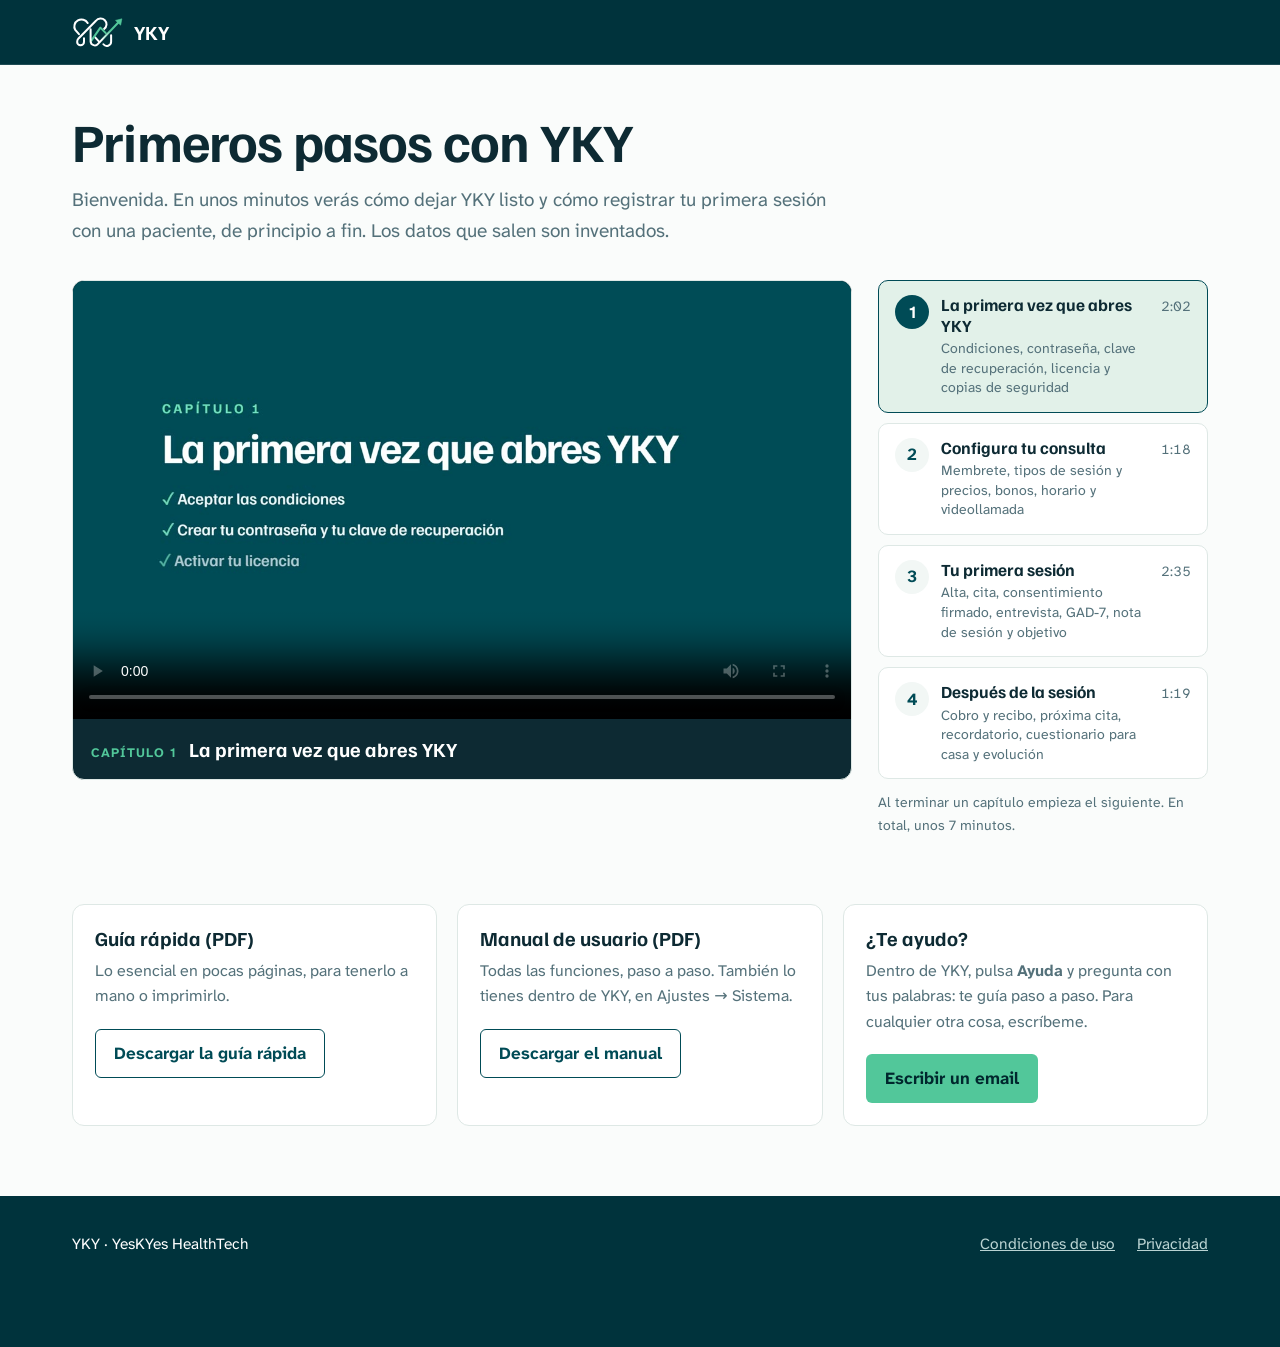
==== empezar/index.html @ 6e35e346 "Primeros pasos: videoguía en 4 capítulos, guía rápida y manual (sin enlazar, noindex) Co-Authored-By" ====
<!doctype html><html lang="es"><head><meta charset="utf-8"><meta name="viewport" content="width=device-width,initial-scale=1"><title>Primeros pasos con YKY</title><meta name="robots" content="noindex,nofollow"><link rel="icon" href="../img/icono.svg"><link rel="stylesheet" href="../estilo.css">
<style>
  .empezar { padding-top: 46px; padding-bottom: 70px; }
  .empezar .intro { max-width: 760px; color: var(--gris); font-size: 19px; margin: 14px 0 34px; }
  .reproductor { display: grid; grid-template-columns: minmax(0, 1fr) 330px; gap: 26px; align-items: start; }
  .pantalla { background: var(--tinta); border-radius: 12px; overflow: hidden; border: 1px solid var(--linea); }
  .pantalla video { display: block; width: 100%; aspect-ratio: 16 / 9; background: var(--tinta); }
  .pantalla .ahora { padding: 14px 18px; color: #fff; display: flex; gap: 12px; align-items: baseline; flex-wrap: wrap; }
  .pantalla .ahora small { color: var(--menta); font-weight: 700; letter-spacing: .08em; text-transform: uppercase; font-size: 13px; }
  .pantalla .ahora strong { font-family: Familjen, 'Segoe UI', sans-serif; font-size: 20px; }
  .capitulos { list-style: none; margin: 0; padding: 0; display: grid; gap: 10px; }
  .capitulos button { width: 100%; text-align: left; display: grid; grid-template-columns: 34px 1fr auto; gap: 12px; align-items: start; padding: 14px 16px; border: 1px solid var(--linea); border-radius: 10px; background: #fff; cursor: pointer; }
  .capitulos button:hover { border-color: var(--teal); }
  .capitulos button[aria-current=true] { border-color: var(--teal); background: var(--salvia); }
  .capitulos .num { width: 34px; height: 34px; border-radius: 50%; display: grid; place-items: center; background: var(--claro); font-weight: 700; color: var(--teal); }
  .capitulos button[aria-current=true] .num { background: var(--teal); color: #fff; }
  .capitulos strong { display: block; font-family: Familjen, 'Segoe UI', sans-serif; font-size: 17px; line-height: 1.2; }
  .capitulos span.que { display: block; color: var(--gris); font-size: 14px; line-height: 1.4; margin-top: 3px; }
  .capitulos .dur { color: var(--gris); font-size: 14px; font-variant-numeric: tabular-nums; }
  .seguido { margin-top: 12px; font-size: 14px; color: var(--gris); }
  .bloques { display: grid; grid-template-columns: repeat(3, 1fr); gap: 20px; margin-top: 54px; }
  .bloque { background: #fff; border: 1px solid var(--linea); border-radius: 12px; padding: 22px; }
  .bloque h3 { margin-bottom: 8px; }
  .bloque p { color: var(--gris); font-size: 16px; }
  .bloque .boton { margin-top: 4px; }
  .linea-boton { border-color: var(--teal); color: var(--teal); }
  .linea-boton:hover { background: var(--teal); color: #fff; }
  @media (max-width: 900px) { .reproductor, .bloques { grid-template-columns: 1fr; } }
</style></head><body>
<header class="barra"><div class="ancho"><a class="marca" href="../index.html"><img src="../img/marca-clara.svg" alt="" width="52" height="31"><span>YKY</span></a></div></header>
<main class="ancho empezar">
  <h1>Primeros pasos con YKY</h1>
  <p class="intro">Bienvenida. En unos minutos verás cómo dejar YKY listo y cómo registrar tu primera sesión con una paciente, de principio a fin. Los datos que salen son inventados.</p>

  <div class="reproductor">
    <div class="pantalla">
      <video id="video" controls preload="metadata" playsinline poster="video/capitulo-1.jpg">
        <source src="video/capitulo-1.mp4" type="video/mp4">
      </video>
      <div class="ahora"><small id="ahora-num">Capítulo 1</small><strong id="ahora-titulo">La primera vez que abres YKY</strong></div>
    </div>
    <div>
      <ol class="capitulos" id="capitulos">
        <li><button type="button" data-n="1" aria-current="true"><span class="num">1</span><span><strong>La primera vez que abres YKY</strong><span class="que">Condiciones, contraseña, clave de recuperación, licencia y copias de seguridad</span></span><span class="dur">2:02</span></button></li>
        <li><button type="button" data-n="2"><span class="num">2</span><span><strong>Configura tu consulta</strong><span class="que">Membrete, tipos de sesión y precios, bonos, horario y videollamada</span></span><span class="dur">1:18</span></button></li>
        <li><button type="button" data-n="3"><span class="num">3</span><span><strong>Tu primera sesión</strong><span class="que">Alta, cita, consentimiento firmado, entrevista, GAD-7, nota de sesión y objetivo</span></span><span class="dur">2:35</span></button></li>
        <li><button type="button" data-n="4"><span class="num">4</span><span><strong>Después de la sesión</strong><span class="que">Cobro y recibo, próxima cita, recordatorio, cuestionario para casa y evolución</span></span><span class="dur">1:19</span></button></li>
      </ol>
      <p class="seguido">Al terminar un capítulo empieza el siguiente. En total, unos 7 minutos.</p>
    </div>
  </div>

  <div class="bloques">
    <section class="bloque">
      <h3>Guía rápida (PDF)</h3>
      <p>Lo esencial en pocas páginas, para tenerlo a mano o imprimirlo.</p>
      <a class="boton linea-boton" href="YKY-guia-rapida.pdf" download>Descargar la guía rápida</a>
    </section>
    <section class="bloque">
      <h3>Manual de usuario (PDF)</h3>
      <p>Todas las funciones, paso a paso. También lo tienes dentro de YKY, en Ajustes → Sistema.</p>
      <a class="boton linea-boton" href="YKY-manual-de-usuario.pdf" download>Descargar el manual</a>
    </section>
    <section class="bloque">
      <h3>¿Te ayudo?</h3>
      <p>Dentro de YKY, pulsa <strong>Ayuda</strong> y pregunta con tus palabras: te guía paso a paso. Para cualquier otra cosa, escríbeme.</p>
      <a class="boton menta" href="mailto:rociogomeznutricion@gmail.com">Escribir un email</a>
    </section>
  </div>
</main>
<footer><div class="ancho"><span>YKY · YesKYes HealthTech</span><nav><a href="../condiciones.html">Condiciones de uso</a><a href="../privacidad.html">Privacidad</a></nav></div></footer>
<script>
(() => {
  const video = document.getElementById('video');
  const botones = [...document.querySelectorAll('#capitulos button')];
  const titulo = document.getElementById('ahora-titulo');
  const num = document.getElementById('ahora-num');
  let actual = 1;
  function poner(n, reproducir) {
    actual = n;
    video.poster = 'video/capitulo-' + n + '.jpg';
    video.src = 'video/capitulo-' + n + '.mp4';
    botones.forEach((b) => b.setAttribute('aria-current', b.dataset.n === String(n) ? 'true' : 'false'));
    const b = botones[n - 1];
    titulo.textContent = b.querySelector('strong').textContent;
    num.textContent = 'Capítulo ' + n;
    if (reproducir) video.play().catch(() => {});
  }
  botones.forEach((b) => b.addEventListener('click', () => poner(Number(b.dataset.n), true)));
  video.addEventListener('ended', () => { if (actual < botones.length) poner(actual + 1, true); });
})();
</script>
</body></html>
---- estilo.css ----
/* Web de YKY. Sin dependencias ni peticiones externas. La página va de la noche (22:47) al día. */
@font-face { font-family: Familjen; src: url(fonts/familjen.woff2) format('woff2'); font-weight: 400 700; font-display: swap; }
@font-face { font-family: Atkinson; src: url(fonts/atkinson.woff2) format('woff2'); font-weight: 200 800; font-display: swap; }
:root { --noche: #00333c; --teal: #004b56; --menta: #52c79a; --tinta: #0d2a33; --papel: #fafcfb; --claro: #f2f7f5; --linea: #dee8e5; --salvia: #e2f1e9; --gris: #54717a; --niebla: #b9d3d2; }
* { box-sizing: border-box; }
html { scroll-behavior: smooth; scroll-padding-top: 76px; }
body { margin: 0; background: var(--papel); color: var(--tinta); font: 400 17px/1.6 Atkinson, 'Segoe UI', system-ui, sans-serif; -webkit-font-smoothing: antialiased; }
h1, h2, h3 { font-family: Familjen, 'Segoe UI', sans-serif; font-weight: 700; line-height: 1.12; letter-spacing: -.015em; text-wrap: balance; margin: 0; }
h1 { font-size: clamp(33px, 4.3vw, 54px); }
h2 { font-size: clamp(27px, 3.2vw, 40px); }
h3 { font-size: 20px; letter-spacing: 0; }
p { margin: 0 0 1em; }
a { color: inherit; }
img { display: block; max-width: 100%; height: auto; }
button, input, select { font: inherit; color: inherit; }
:focus-visible { outline: 3px solid var(--menta); outline-offset: 3px; border-radius: 4px; }
[hidden] { display: none !important; }
.ancho { max-width: 1180px; margin: 0 auto; padding: 0 max(22px, env(safe-area-inset-left)); }
.estrecho { max-width: 760px; }
.salta { position: absolute; left: -999px; } .salta:focus { left: 12px; top: 12px; z-index: 99; background: #fff; padding: 10px; }
section { padding: clamp(68px, 9vw, 116px) 0; }
.nota { font-size: 15px; line-height: 1.5; }

.boton { display: inline-block; border: 1.5px solid transparent; border-radius: 6px; padding: 10px 18px; font-weight: 700; text-decoration: none; cursor: pointer; background: none; transition: background .18s, border-color .18s, color .18s; }
.boton.grande { padding: 14px 24px; }
.menta { background: var(--menta); color: #00272d; } .menta:hover { background: #74d6b1; }
.oscuro { background: var(--teal); color: #fff; } .oscuro:hover { background: var(--noche); } .oscuro:disabled { background: #a9bfc0; cursor: default; }
.boton.linea { border-color: rgba(255, 255, 255, .45); color: #fff; } .boton.linea:hover { border-color: #fff; background: rgba(255, 255, 255, .08); }

.barra { position: sticky; top: 0; z-index: 30; background: var(--noche); color: #fff; border-bottom: 1px solid rgba(255, 255, 255, .12); }
.barra .ancho { display: flex; align-items: center; gap: 26px; min-height: 64px; }
.marca { display: flex; align-items: center; gap: 10px; text-decoration: none; font: 700 20px Familjen, sans-serif; }
.barra nav { display: flex; gap: 22px; margin-left: auto; } .barra nav a { text-decoration: none; font-size: 16px; color: var(--niebla); } .barra nav a:hover { color: #fff; }
.barra .boton { padding: 8px 16px; font-size: 16px; }
.esp { display: flex; border: 1px solid rgba(255, 255, 255, .28); border-radius: 6px; padding: 2px; }
.esp button { border: 0; background: none; color: var(--niebla); padding: 5px 13px; border-radius: 4px; cursor: pointer; font-size: 15px; }
.esp button[aria-pressed=true] { background: #fff; color: var(--noche); font-weight: 700; }

/* Noche */
.noche { background: var(--noche); color: #fff; }
.noche h1, .noche h2, .sello h2 { color: #fff; }
.inicio { display: grid; grid-template-columns: minmax(0, 1fr) minmax(0, 1.12fr); gap: 56px; align-items: center; min-height: min(640px, calc(100vh - 220px)); }
#inicio { padding: 52px 0 64px; }
.hora { display: flex; align-items: baseline; gap: 14px; color: var(--niebla); margin-bottom: 22px; }
.hora time { font: 700 34px Familjen, sans-serif; color: var(--menta); font-variant-numeric: tabular-nums; }
.entrada { font-size: 20px; color: #dcebea; max-width: 34em; margin: 22px 0 28px; }
.acciones { display: flex; flex-wrap: wrap; gap: 12px; } .inicio .nota { color: var(--niebla); margin: 16px 0 0; }
.mesa-noche { position: relative; aspect-ratio: 1.14; }
.papel { position: absolute; width: 44%; padding: 13px 15px; border-radius: 5px; background: #fff; color: #31505a; font-size: 14.5px; line-height: 1.4; border: 1px solid rgba(0, 0, 0, .06); transition: transform .9s cubic-bezier(.6, 0, .2, 1), opacity .5s .35s; }
.papel b { display: block; color: var(--tinta); font-size: 14.5px; overflow-wrap: anywhere; } .papel i { color: #a33; font-style: normal; }
.p1 { left: 2%; top: 3%; transform: rotate(-4deg); } .p2 { right: 3%; top: 0; transform: rotate(3deg); background: #dff3e4; }
.p3 { left: 25%; top: 29%; transform: rotate(2deg); background: #dfeaf6; z-index: 2; } .p4 { right: 0; top: 43%; transform: rotate(-3deg); }
.p5 { left: 0; top: 58%; width: 34%; transform: rotate(-7deg); background: #fff3c4; } .p6 { left: 36%; top: 73%; transform: rotate(4deg); z-index: 2; }
.ventana { position: absolute; inset: auto -7% auto -2%; top: 50%; margin: 0; transform: translateY(-44%) scale(.94); opacity: 0; border-radius: 8px; overflow: hidden; border: 1px solid rgba(255, 255, 255, .22); transition: transform .8s .35s cubic-bezier(.2, .7, .2, 1), opacity .6s .35s; pointer-events: none; background: #fff; }
.ventana img { width: 100%; }
.ordenado .papel { transform: translate(var(--dx, 0), var(--dy, 0)) scale(.25) rotate(0); opacity: 0; }
.ordenado .p1 { --dx: 60%; --dy: 200%; } .ordenado .p2 { --dx: -60%; --dy: 200%; } .ordenado .p4 { --dx: -70%; } .ordenado .p5 { --dx: 90%; --dy: -40%; } .ordenado .p6 { --dy: -140%; }
.ordenado .ventana { opacity: 1; transform: translateY(-50%); }

.dos { padding-top: 20px; }
.hilo { list-style: none; margin: 46px 0 0; padding: 0; position: relative; }
.hilo::before { content: ''; position: absolute; left: 116px; top: 12px; bottom: 12px; width: 2px; background: var(--menta); opacity: .55; }
.hilo li { display: grid; grid-template-columns: 96px minmax(0, 1.15fr) minmax(0, 1fr); gap: 0 44px; padding: 0 0 46px; position: relative; align-items: start; }
.hilo li:last-child { padding-bottom: 0; }
.hilo li::before { content: ''; position: absolute; left: 110px; top: 11px; width: 14px; height: 14px; border-radius: 50%; background: var(--noche); border: 3px solid var(--menta); }
.hilo time { font: 500 17px/1.5 Atkinson, sans-serif; color: var(--niebla); text-align: right; }
.hilo .dolor { font: 500 clamp(21px, 2.1vw, 27px)/1.28 Familjen, sans-serif; text-wrap: balance; padding-left: 10px; margin: 0; }
.hilo .alivio { margin: 4px 0 0; color: #cfe4e2; } .hilo .alivio b { color: var(--menta); }

/* Día */
.dia { background: var(--papel); } .borde { border-top: 1px solid var(--linea); }
.cab { display: grid; grid-template-columns: minmax(0, 1.25fr) minmax(0, 1fr); gap: 20px 56px; align-items: end; margin-bottom: 44px; } .cab p { margin: 0; color: #35545d; }
.rotulo { font-weight: 700; font-size: 15px; margin: 0 0 10px; color: var(--gris); }
.taller { display: grid; grid-template-columns: minmax(0, 1.15fr) 310px minmax(0, 1fr); gap: 34px; align-items: start; }
.campo { display: grid; grid-template-columns: minmax(0, 1fr) auto; gap: 0 8px; align-items: center; border: 1px solid var(--linea); background: #fff; border-radius: 6px; padding: 9px 10px 9px 14px; margin-bottom: 8px; }
.campo span { font-size: 14px; line-height: 1.3; color: var(--gris); grid-column: 1; } .campo input { grid-column: 1; min-width: 0; width: 100%; border: 0; background: none; font-weight: 700; padding: 5px 2px; border-bottom: 1px dashed #b9cdca; border-radius: 0; } .campo input:focus { outline: 0; border-bottom: 2px solid var(--teal); }
.campo button { grid-column: 2; grid-row: 1 / 3; border: 0; background: none; cursor: pointer; color: var(--gris); padding: 8px; line-height: 1; border-radius: 4px; } .campo button:hover { background: var(--salvia); color: var(--teal); }
.anadir { display: flex; flex-wrap: wrap; gap: 6px; align-items: center; margin-top: 12px; font-size: 15px; } .anadir button { border: 1px solid #bccbc8; background: #fff; border-radius: 5px; padding: 6px 12px; cursor: pointer; } .anadir button:hover { border-color: var(--teal); background: var(--salvia); }
.movil { border: 9px solid var(--tinta); border-radius: 30px; background: #fff; overflow: hidden; } .movil-in { height: 520px; overflow: auto; }
.movil-cab { background: var(--teal); color: #fff; margin: 0; padding: 18px 18px 14px; font-weight: 700; } .movil form { padding: 16px 18px; }
.movil .preg { margin: 0 0 18px; } .movil .preg > b { display: block; font-size: 15.5px; line-height: 1.35; margin-bottom: 8px; overflow-wrap: anywhere; } .movil input[type=text] { width: 100%; border: 1px solid #bccbc8; border-radius: 6px; padding: 9px 10px; }
.esc { display: grid; grid-template-columns: repeat(5, 1fr); gap: 6px; } .esc.dosc { grid-template-columns: 1fr 1fr; } .esc.una { grid-template-columns: 1fr; }
.esc button { border: 1px solid #bccbc8; background: #fff; border-radius: 6px; padding: 9px 4px; cursor: pointer; font-size: 15px; } .esc button[aria-pressed=true] { background: var(--teal); border-color: var(--teal); color: #fff; font-weight: 700; }
.movil .boton { width: 100%; }
.codigo pre { margin: 0 0 22px; background: var(--noche); color: #8fd9bb; border-radius: 6px; padding: 14px 16px; font: 13px/1.5 Consolas, ui-monospace, monospace; white-space: pre-wrap; overflow-wrap: anywhere; min-height: 124px; max-height: 168px; overflow: hidden; }
.abierto { border: 1px solid var(--linea); background: #fff; border-radius: 6px; padding: 14px 16px; min-height: 76px; margin-bottom: 16px; } .abierto dl { margin: 0; } .abierto dt { font-size: 14.5px; color: var(--gris); overflow-wrap: anywhere; } .abierto dd { margin: 0 0 8px; font-weight: 700; overflow-wrap: anywhere; }
.dia .nota { color: var(--gris); }
.hechos { list-style: none; padding: 0; margin: 44px 0 0; display: grid; grid-template-columns: repeat(4, minmax(0, 1fr)); gap: 22px 34px; } .hechos li { border-top: 2px solid var(--menta); padding-top: 12px; font-size: 16px; line-height: 1.45; } .hechos.una { grid-template-columns: 1fr 1fr; margin-top: 26px; }

.mesa { display: grid; grid-template-columns: minmax(0, 1.5fr) minmax(0, 1fr); gap: 0; border: 1px solid var(--linea); border-radius: 8px; background: #fff; overflow: hidden; }
.mesa-izq { padding: 28px 30px; } .mesa-der { padding: 28px 30px; background: var(--claro); border-left: 1px solid var(--linea); } .mesa h3 { font-size: 23px; margin: 18px 0 20px; }
.platos, .tabs { display: flex; flex-wrap: wrap; gap: 4px; } .platos button, .tabs button { border: 1px solid transparent; background: none; border-radius: 5px; padding: 7px 14px; cursor: pointer; color: var(--gris); } .platos button[aria-selected=true], .tabs button[aria-selected=true] { background: var(--teal); color: #fff; font-weight: 700; } .platos button:hover, .tabs button:hover { border-color: var(--linea); }
.com { display: grid; grid-template-columns: 28px minmax(120px, .9fr) minmax(0, 1.4fr) 64px; gap: 14px; align-items: center; padding: 11px 0; border-top: 1px solid var(--linea); cursor: pointer; } .com input { width: 20px; height: 20px; accent-color: var(--teal); margin: 0; }
.com .q b { display: block; line-height: 1.25; } .com .q span { font-size: 14.5px; color: var(--gris); line-height: 1.35; display: block; } .com .barr { height: 12px; background: var(--claro); border-radius: 2px; overflow: hidden; } .com .barr i { display: block; height: 100%; background: var(--teal); width: 0; transition: width .45s; } .com .g { font-weight: 700; text-align: right; font-variant-numeric: tabular-nums; white-space: nowrap; }
.com .cambio { grid-column: 2 / -1; font-size: 15px; color: #0b5a45; margin: -6px 0 0; } .com:not(.on) .q, .com:not(.on) .g, .com:not(.on) .cambio { opacity: .45; }
.total { font: 700 38px/1 Familjen, sans-serif; margin: 0 0 18px; font-variant-numeric: tabular-nums; } .total small { font: 400 16px Atkinson, sans-serif; color: var(--gris); }
.compra { list-style: none; margin: 0 0 20px; padding: 0; } .compra li { display: flex; justify-content: space-between; gap: 16px; padding: 8px 0; border-top: 1px solid var(--linea); } .compra b { font-variant-numeric: tabular-nums; white-space: nowrap; }
.pestanas { margin-top: 52px; } #psicologia .pestanas { margin-top: 0; } .tab-cuerpo { display: grid; grid-template-columns: minmax(0, 1fr) minmax(0, 2.1fr); gap: 44px; align-items: start; margin-top: 22px; } .tab-cuerpo h3 { font-size: 24px; margin-bottom: 12px; line-height: 1.22; }
.marco { margin: 0; border: 1px solid #cbd9d6; border-radius: 8px; overflow: hidden; background: #fff; }

/* Datos */
.sello { background: var(--teal); color: #fff; } .sello .cab p { color: #d5e8e6; } .sello .nota { color: #c4dddb; margin-bottom: 0; }
.wifi { border: 1px solid rgba(255, 255, 255, .25); border-radius: 8px; overflow: hidden; } .wifi > button { width: 100%; border: 0; background: rgba(0, 0, 0, .16); color: #fff; padding: 16px 24px; display: flex; align-items: center; gap: 12px; cursor: pointer; text-align: left; font-size: 18px; } .wifi em { font-style: normal; color: #c4dddb; }
.pal { width: 50px; height: 28px; border-radius: 99px; background: var(--menta); position: relative; transition: background .2s; } .pal::after { content: ''; position: absolute; width: 22px; height: 22px; border-radius: 50%; background: #fff; top: 3px; left: 25px; transition: left .2s; } .wifi[data-on='0'] .pal { background: #7d9ba0; } .wifi[data-on='0'] .pal::after { left: 3px; }
.lados { display: grid; grid-template-columns: 1fr 1fr; } .lado { padding: 28px 30px 32px; min-height: 226px; } .lado h3 { color: #fff; margin-bottom: 8px; } .nube { border-right: 1px solid rgba(255, 255, 255, .25); transition: background .3s; } .estado { margin: 0 0 18px; color: #d5e8e6; } .estado.off { display: none; color: #ffd9a8; font-weight: 700; } [data-on='0'] .estado.on { display: none; } [data-on='0'] .estado.off { display: block; } [data-on='0'] .nube { background: rgba(0, 0, 0, .28); }
.renglones i { display: block; height: 12px; border-radius: 2px; background: rgba(255, 255, 255, .3); margin-bottom: 10px; transition: opacity .3s; } .renglones i:nth-child(2) { width: 82%; } .renglones i:nth-child(3) { width: 90%; } .renglones i:nth-child(4) { width: 55%; } [data-on='0'] .renglones i { opacity: .12; }
.ficha { background: #fff; color: var(--tinta); border-radius: 6px; padding: 16px 18px; border-left: 4px solid var(--menta); } .ficha b { display: block; font: 700 19px Familjen, sans-serif; } .ficha span { display: block; } .siempre { color: var(--menta); font-weight: 700; }
.garantias { display: grid; grid-template-columns: repeat(3, minmax(0, 1fr)); gap: 32px 44px; margin: 50px 0 36px; } .garantias dt { font: 700 20px/1.25 Familjen, sans-serif; margin-bottom: 6px; } .garantias dd { margin: 0; color: #d5e8e6; }

.partido { display: grid; grid-template-columns: minmax(0, 1fr) minmax(0, 1.15fr); gap: 60px; align-items: center; } .partido h2 { margin-bottom: 18px; } .doble { position: relative; padding: 0 70px 60px 0; } .telefono { position: absolute; right: 0; bottom: 0; width: 34%; margin: 0; border: 7px solid var(--tinta); border-radius: 20px; overflow: hidden; background: #fff; }
.inverso { grid-template-columns: minmax(0, .8fr) minmax(0, 1fr); } .carta p { background: #fff; border: 1px solid var(--linea); border-radius: 8px; padding: 20px 24px; font: 500 21px/1.35 Familjen, sans-serif; margin: 0 40px 14px 0; } .carta .resp { background: var(--teal); border-color: var(--teal); color: #fff; margin: 0 0 0 40px; }
.quien { display: grid; grid-template-columns: 350px minmax(0, 1fr); gap: 64px; align-items: center; } .quien img { border-radius: 8px; width: 100%; } .quien p { max-width: 36em; color: #dcebea; } .cifras { display: flex; flex-wrap: wrap; gap: 14px 44px; margin: 26px 0 26px; } .cifras span { max-width: 190px; line-height: 1.35; color: var(--niebla); } .cifras b { display: block; font: 700 58px/1 Familjen, sans-serif; color: var(--menta); }
.noes { padding: 0; list-style: none; margin: 22px 0; } .noes li { padding: 13px 0 13px 34px; border-top: 1px solid var(--linea); position: relative; } .noes li::before { content: ''; position: absolute; left: 2px; top: 25px; width: 17px; height: 3px; background: var(--gris); }
details { border-top: 1px solid var(--linea); } details:last-child { border-bottom: 1px solid var(--linea); } summary { cursor: pointer; padding: 16px 0; font-weight: 700; font-size: 18px; } details p { max-width: 60ch; } #preguntas h2 { margin-bottom: 26px; }
.demo { display: grid; grid-template-columns: minmax(0, 1fr) minmax(0, 1fr); gap: 64px; align-items: start; } .demo > div p { max-width: 32em; margin-top: 18px; font-size: 19px; color: #e3f0ee; } .demo > div .nota { font-size: 15px; color: #c4dddb; }
form#formDemo { background: #fff; color: var(--tinta); border-radius: 8px; padding: 28px 30px; display: grid; gap: 17px; } #formDemo label:not(.op), legend { font-weight: 700; } #formDemo input:not([type=radio]), #formDemo select { width: 100%; margin-top: 6px; border: 1px solid #a9bfbb; border-radius: 6px; padding: 11px 12px; background: #fff; font-weight: 400; } fieldset { border: 0; margin: 0; padding: 0; min-width: 0; } .op { display: inline-flex; gap: 7px; align-items: center; margin: 6px 18px 0 0; } .op input { accent-color: var(--teal); width: 18px; height: 18px; margin: 0; } .aviso { margin: 0; background: #fff3d6; padding: 10px 14px; border-radius: 6px; } .error { margin: 0; color: #a11; font-weight: 700; }
footer { background: var(--noche); color: var(--niebla); padding: 36px 0 90px; font-size: 15.5px; } footer .ancho { display: grid; grid-template-columns: 1fr auto; gap: 16px 30px; align-items: center; } footer span { display: flex; align-items: center; gap: 10px; color: #fff; } footer nav { display: flex; flex-wrap: wrap; gap: 6px 22px; } footer small { grid-column: 1 / -1; font-size: 14px; max-width: 80ch; }
.fijo { display: none; }
.legal { padding-top: 60px; } .legal h1 { font-size: 36px; margin-bottom: 20px; } .legal h2 { font-size: 22px; margin: 30px 0 8px; } mark { background: #ffe7a3; padding: 0 4px; }

/* Vídeos */
#videos .cab p { color: #cfe4e2; }
.cine { margin: 0; border-radius: 10px; overflow: hidden; border: 1px solid rgba(255, 255, 255, .22); background: #00272d; } .cine video { display: block; width: 100%; aspect-ratio: 16 / 9; }
.cortos { display: grid; grid-template-columns: repeat(6, minmax(0, 1fr)); gap: 16px; margin: 26px 0 0; }
.corto { display: grid; gap: 9px; align-content: start; border: 0; padding: 0; background: none; text-align: left; color: #dcebea; cursor: pointer; font-size: 15px; line-height: 1.3; }
.corto span { position: relative; display: block; border-radius: 10px; overflow: hidden; aspect-ratio: 9 / 16; background: #00272d; } .corto img, .corto video { width: 100%; height: 100%; object-fit: cover; display: block; }
.corto span::after { content: ''; position: absolute; left: 12px; bottom: 12px; width: 40px; height: 40px; border-radius: 50%; background: var(--menta) url("data:image/svg+xml,%3Csvg xmlns='http://www.w3.org/2000/svg' viewBox='0 0 24 24'%3E%3Cpath d='M9 6.5v11l8.5-5.5z' fill='%2300272d'/%3E%3C/svg%3E") center / 26px no-repeat; } .corto.viendo span::after { display: none; } .corto:hover b { color: #fff; } .corto b { font-weight: 500; }
.pide { display: flex; flex-wrap: wrap; gap: 14px 22px; align-items: center; margin: 38px 0 0; } .pide span { font: 700 24px Familjen, sans-serif; }

/* Comparación y pasos */
.tabla { overflow-x: auto; border: 1px solid var(--linea); border-radius: 8px; background: #fff; } .tabla table { width: 100%; border-collapse: collapse; min-width: 620px; } .tabla th, .tabla td { text-align: left; padding: 14px 20px; border-top: 1px solid var(--linea); vertical-align: top; } .tabla thead th, .tabla thead td { border-top: 0; font: 700 18px Familjen, sans-serif; } .tabla tbody th { font-weight: 700; width: 30%; } .tabla tbody td { color: #35545d; width: 35%; } .tabla .si { background: var(--salvia); color: var(--tinta); } .tabla tbody td.si { font-weight: 700; color: #08382f; } .tabla .gana { font-weight: 700; color: var(--tinta); } #diferencias .nota { margin: 14px 0 0; }
.pasos { list-style: none; counter-reset: p; margin: 34px 0 0; padding: 0; display: grid; grid-template-columns: repeat(4, minmax(0, 1fr)); gap: 26px 34px; } .pasos li { counter-increment: p; border-top: 2px solid var(--menta); padding-top: 14px; } .pasos li::before { content: counter(p); font: 700 40px/1 Familjen, sans-serif; color: var(--teal); display: block; margin-bottom: 10px; } .pasos b { display: block; font: 700 20px/1.25 Familjen, sans-serif; margin-bottom: 6px; } .pasos span { color: #35545d; }

@media (max-width: 1000px) {
  .barra nav { display: none; } .barra .boton { margin-left: auto; } .inicio, .partido, .quien, .demo, .tab-cuerpo, .mesa { grid-template-columns: minmax(0, 1fr); gap: 38px; } .mesa { gap: 0; } .mesa-der { border-left: 0; border-top: 1px solid var(--linea); } .cab { grid-template-columns: minmax(0, 1fr); } .taller { grid-template-columns: minmax(0, 1fr) 300px; } .codigo { grid-column: 1 / -1; } .garantias, .hechos { grid-template-columns: 1fr 1fr; } .quien img { max-width: 330px; } .mesa-noche { max-width: 620px; width: 100%; } .ventana { right: 0; } .tab-cuerpo { gap: 22px; }
}
@media (max-width: 1000px) { .cortos { grid-template-columns: repeat(6, 190px); overflow-x: auto; scroll-snap-type: x mandatory; margin-right: -22px; padding-right: 22px; } .corto { scroll-snap-align: start; } .pasos { grid-template-columns: 1fr 1fr; } }
@media (max-width: 640px) {
  .pasos { grid-template-columns: minmax(0, 1fr); } .cine { margin: 0 -22px; border-radius: 0; border-width: 1px 0; } .tabla th, .tabla td { padding: 12px 14px; }
  body { font-size: 16.5px; } .barra .boton { display: none; } .barra .ancho { gap: 14px; justify-content: space-between; min-height: 58px; } .esp button { padding: 5px 10px; } #inicio { padding: 34px 0 44px; } .hora { flex-direction: column; gap: 2px; } .entrada { font-size: 18px; } .papel { font-size: 12.5px; padding: 9px 11px; width: 48%; } .papel b { font-size: 12.5px; } .mesa-noche { aspect-ratio: .98; }
  .hilo::before { left: 6px; } .hilo li { grid-template-columns: minmax(0, 1fr); padding-left: 32px; } .hilo li::before { left: 0; top: 6px; } .hilo time { text-align: left; } .hilo .dolor { padding: 0; } .hilo .alivio { margin-top: 10px; }
  .taller, .garantias, .hechos, .hechos.una, .lados { grid-template-columns: minmax(0, 1fr); } .movil { max-width: 320px; margin: 0 auto; width: 100%; } .mesa-izq, .mesa-der, .lado { padding: 22px 20px; } .nube { border-right: 0; border-bottom: 1px solid rgba(255, 255, 255, .25); } .com { grid-template-columns: 24px minmax(0, 1fr) 62px; } .com .barr { grid-column: 2 / -1; grid-row: 2; } .com .cambio { margin: 0; } .lado { min-height: 0; } .doble { padding-right: 40px; } .carta p { margin-right: 0; } .carta .resp { margin-left: 0; } form#formDemo { padding: 22px 20px; } footer .ancho { grid-template-columns: 1fr; }
  .fijo { display: block; position: fixed; left: 16px; right: 16px; bottom: max(14px, env(safe-area-inset-bottom)); text-align: center; z-index: 40; padding: 13px; transition: transform .25s; } .fijo.fuera { transform: translateY(90px); }
}
@media (prefers-reduced-motion: reduce) { *, *::before, *::after { transition: none !important; } html { scroll-behavior: auto; } }
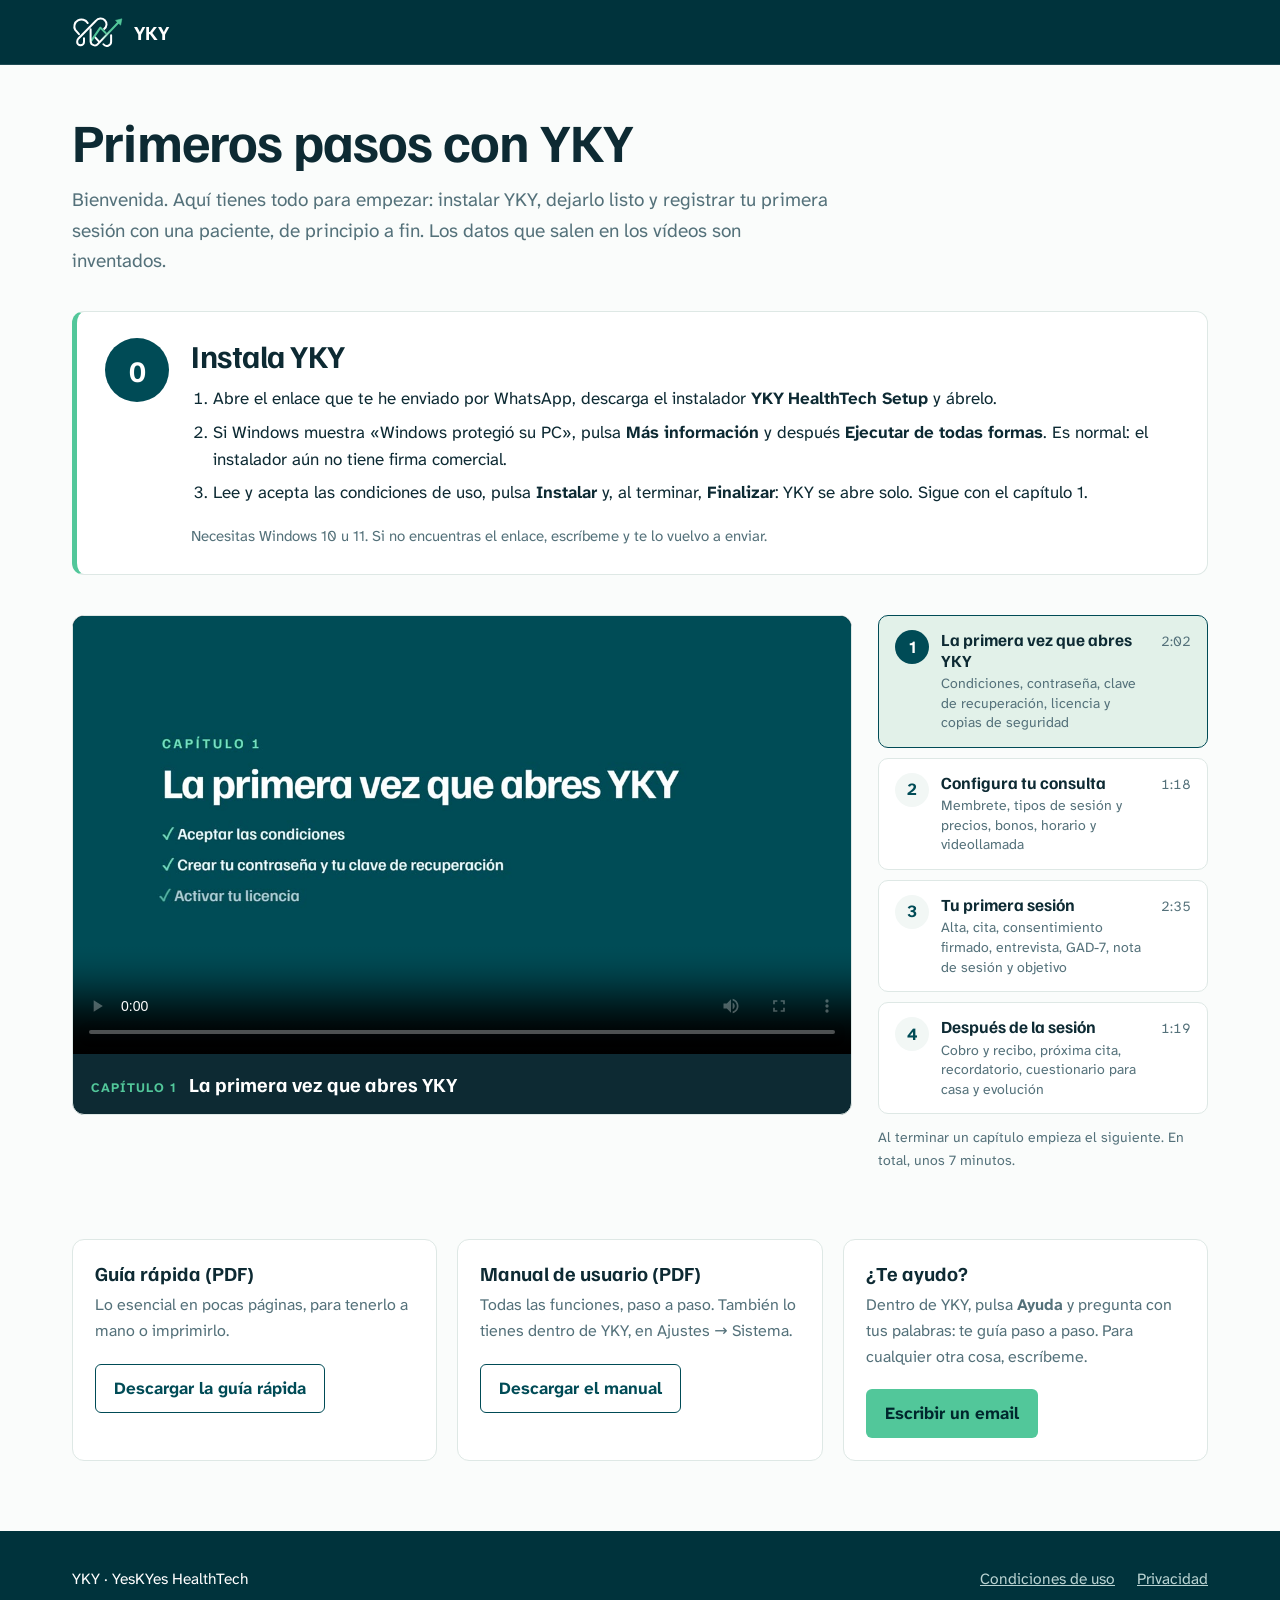
==== commit 70f1963b: "Primeros pasos: paso 0, instalar el archivo enviado Co-Authored-By: Claude Opus 5.5 <noreply@anthrop" ====
--- a/empezar/index.html
+++ b/empezar/index.html
@@ -25,12 +25,32 @@
   .bloque .boton { margin-top: 4px; }
   .linea-boton { border-color: var(--teal); color: var(--teal); }
   .linea-boton:hover { background: var(--teal); color: #fff; }
+  .paso0 { display: grid; grid-template-columns: 64px 1fr; gap: 22px; background: #fff; border: 1px solid var(--linea); border-left: 5px solid var(--menta); border-radius: 12px; padding: 26px 28px; margin-bottom: 40px; }
+  .paso0-num { width: 64px; height: 64px; border-radius: 50%; display: grid; place-items: center; background: var(--teal); color: #fff; font: 700 30px Familjen, 'Segoe UI', sans-serif; }
+  .paso0 h2 { font-size: clamp(24px, 2.6vw, 32px); margin-bottom: 12px; }
+  .paso0 ol { margin: 0 0 18px; padding-left: 22px; color: var(--tinta); }
+  .paso0 li { margin-bottom: 6px; }
+  .paso0-nota { margin: 0; color: var(--gris); font-size: 15px; }
+  @media (max-width: 640px) { .paso0 { grid-template-columns: 1fr; } }
   @media (max-width: 900px) { .reproductor, .bloques { grid-template-columns: 1fr; } }
 </style></head><body>
 <header class="barra"><div class="ancho"><a class="marca" href="../index.html"><img src="../img/marca-clara.svg" alt="" width="52" height="31"><span>YKY</span></a></div></header>
 <main class="ancho empezar">
   <h1>Primeros pasos con YKY</h1>
-  <p class="intro">Bienvenida. En unos minutos verás cómo dejar YKY listo y cómo registrar tu primera sesión con una paciente, de principio a fin. Los datos que salen son inventados.</p>
+  <p class="intro">Bienvenida. Aquí tienes todo para empezar: instalar YKY, dejarlo listo y registrar tu primera sesión con una paciente, de principio a fin. Los datos que salen en los vídeos son inventados.</p>
+
+  <section class="paso0" aria-labelledby="paso0">
+    <div class="paso0-num">0</div>
+    <div>
+      <h2 id="paso0">Instala YKY</h2>
+      <ol>
+        <li>Abre el enlace que te he enviado por WhatsApp, descarga el instalador <strong>YKY HealthTech Setup</strong> y ábrelo.</li>
+        <li>Si Windows muestra «Windows protegió su PC», pulsa <strong>Más información</strong> y después <strong>Ejecutar de todas formas</strong>. Es normal: el instalador aún no tiene firma comercial.</li>
+        <li>Lee y acepta las condiciones de uso, pulsa <strong>Instalar</strong> y, al terminar, <strong>Finalizar</strong>: YKY se abre solo. Sigue con el capítulo 1.</li>
+      </ol>
+      <p class="paso0-nota">Necesitas Windows 10 u 11. Si no encuentras el enlace, escríbeme y te lo vuelvo a enviar.</p>
+    </div>
+  </section>
 
   <div class="reproductor">
     <div class="pantalla">
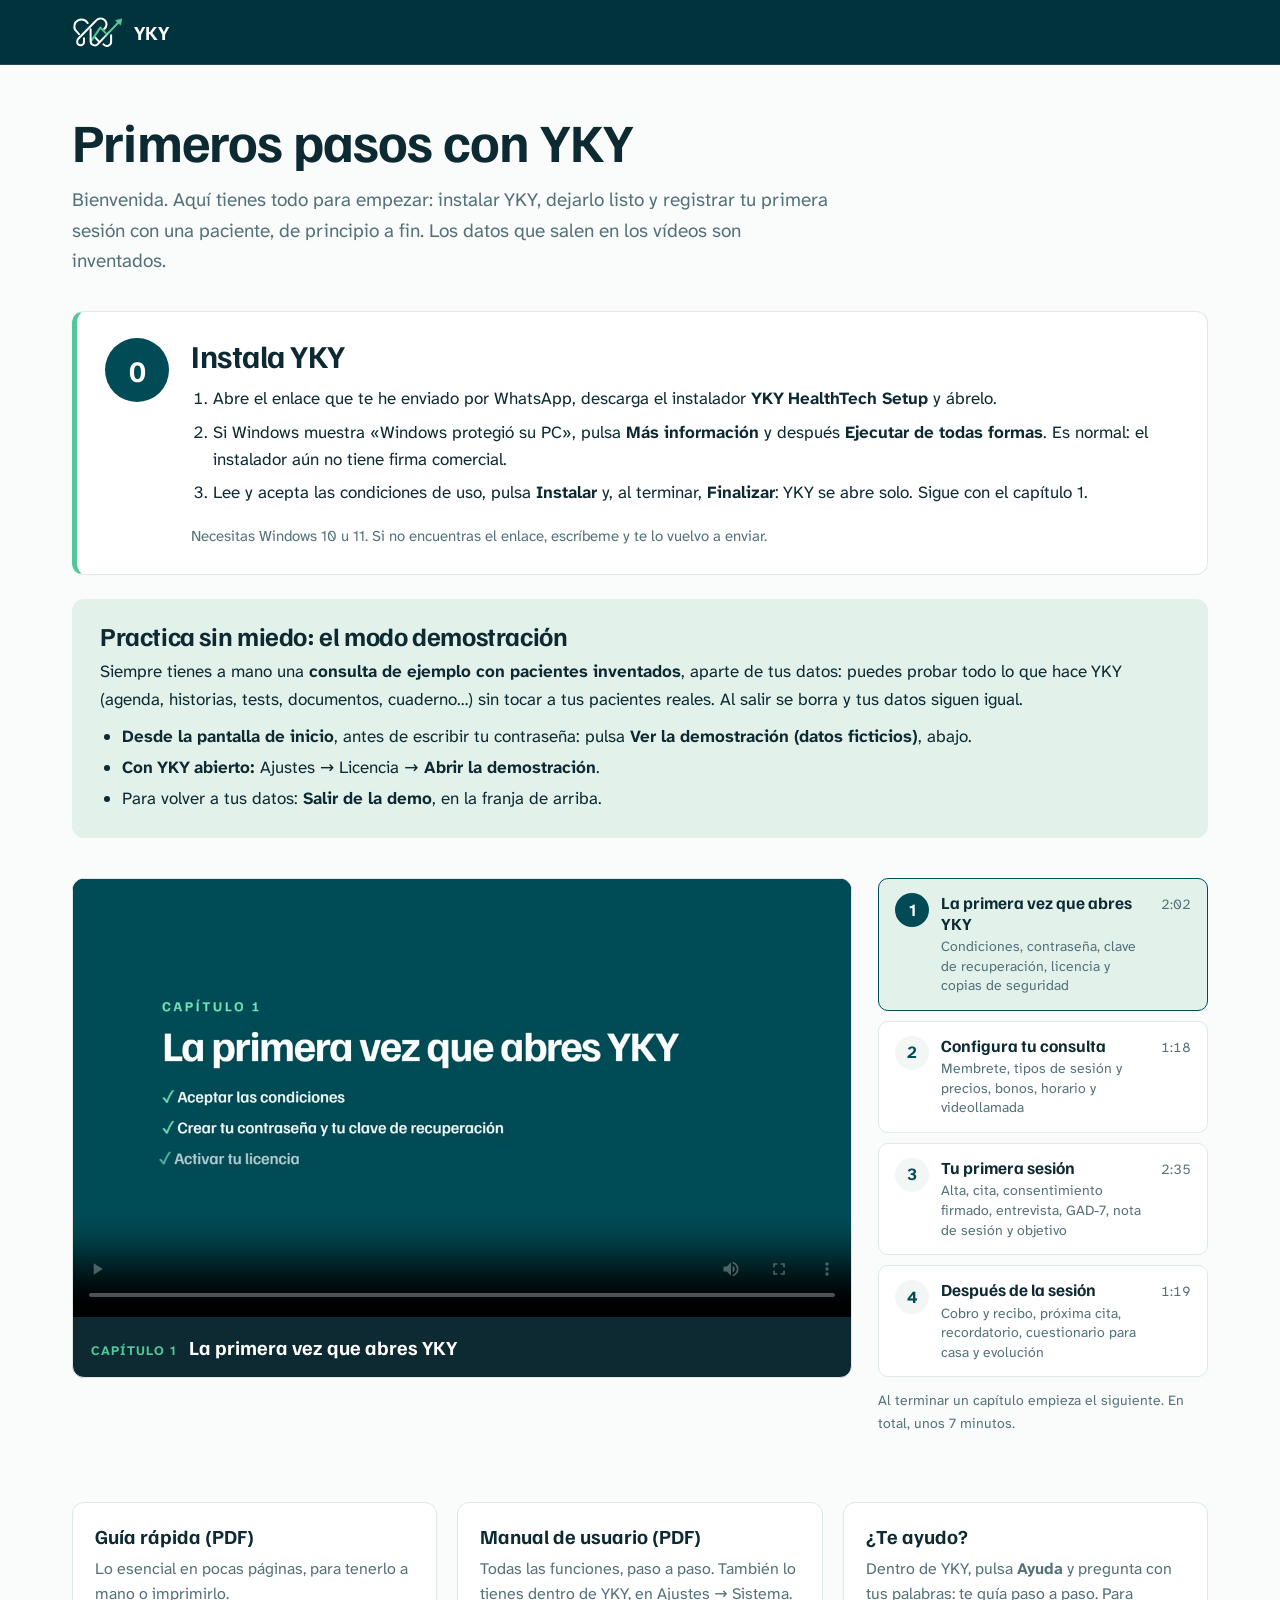
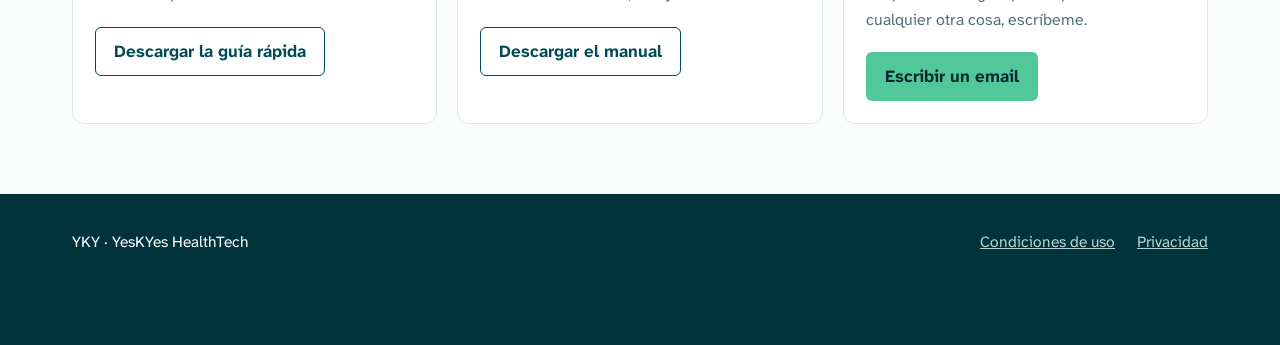
==== commit dd2f93ec: "Primeros pasos: nota del modo demostración Co-Authored-By: Claude Opus 5.5 <noreply@anthropic.com>" ====
--- a/empezar/index.html
+++ b/empezar/index.html
@@ -31,6 +31,11 @@
   .paso0 ol { margin: 0 0 18px; padding-left: 22px; color: var(--tinta); }
   .paso0 li { margin-bottom: 6px; }
   .paso0-nota { margin: 0; color: var(--gris); font-size: 15px; }
+  .practica { background: var(--salvia); border-radius: 12px; padding: 22px 28px; margin: -16px 0 40px; }
+  .practica h2 { font-size: clamp(21px, 2.2vw, 26px); margin-bottom: 8px; }
+  .practica p { margin-bottom: 10px; }
+  .practica ul { margin: 0; padding-left: 22px; }
+  .practica li { margin-bottom: 4px; }
   @media (max-width: 640px) { .paso0 { grid-template-columns: 1fr; } }
   @media (max-width: 900px) { .reproductor, .bloques { grid-template-columns: 1fr; } }
 </style></head><body>
@@ -51,6 +56,16 @@
       <p class="paso0-nota">Necesitas Windows 10 u 11. Si no encuentras el enlace, escríbeme y te lo vuelvo a enviar.</p>
     </div>
   </section>
+
+  <aside class="practica" aria-labelledby="practica-titulo">
+    <h2 id="practica-titulo">Practica sin miedo: el modo demostración</h2>
+    <p>Siempre tienes a mano una <strong>consulta de ejemplo con pacientes inventados</strong>, aparte de tus datos: puedes probar todo lo que hace YKY (agenda, historias, tests, documentos, cuaderno…) sin tocar a tus pacientes reales. Al salir se borra y tus datos siguen igual.</p>
+    <ul>
+      <li><strong>Desde la pantalla de inicio</strong>, antes de escribir tu contraseña: pulsa <strong>Ver la demostración (datos ficticios)</strong>, abajo.</li>
+      <li><strong>Con YKY abierto:</strong> Ajustes → Licencia → <strong>Abrir la demostración</strong>.</li>
+      <li>Para volver a tus datos: <strong>Salir de la demo</strong>, en la franja de arriba.</li>
+    </ul>
+  </aside>
 
   <div class="reproductor">
     <div class="pantalla">
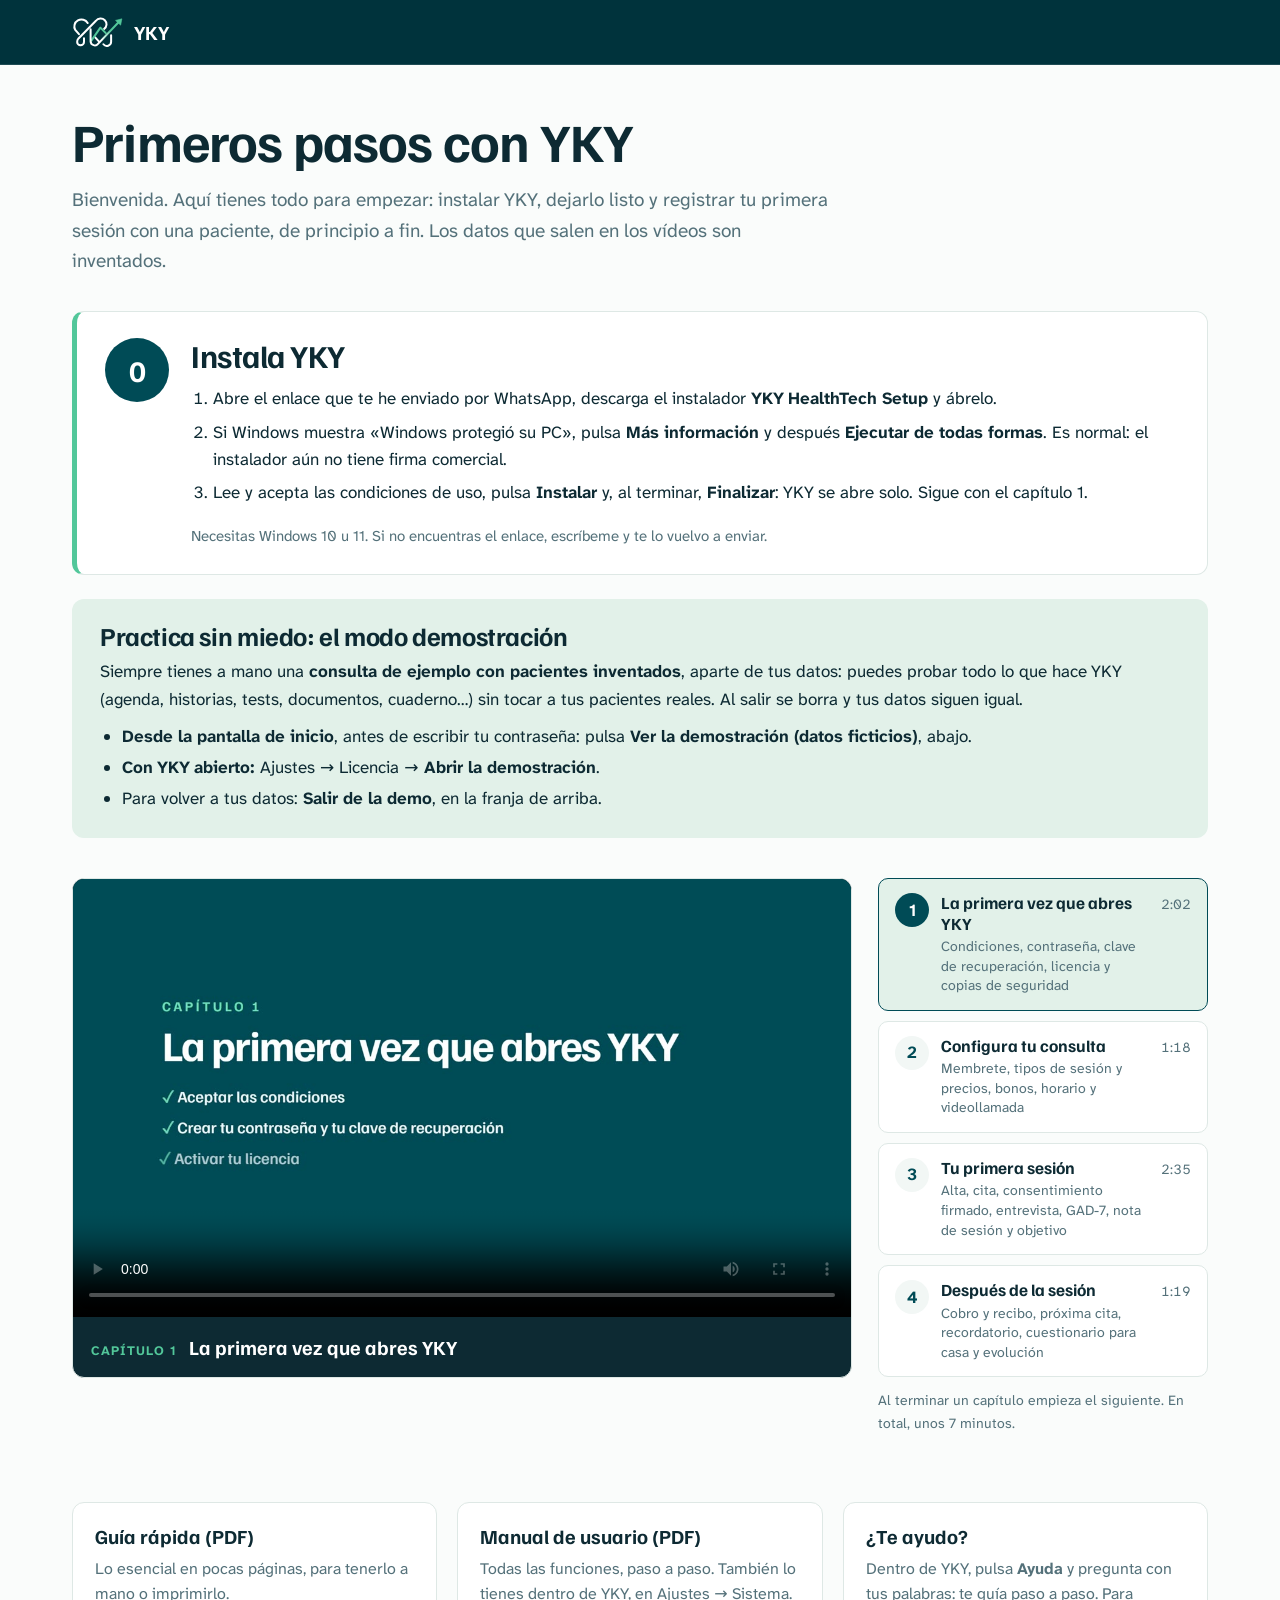
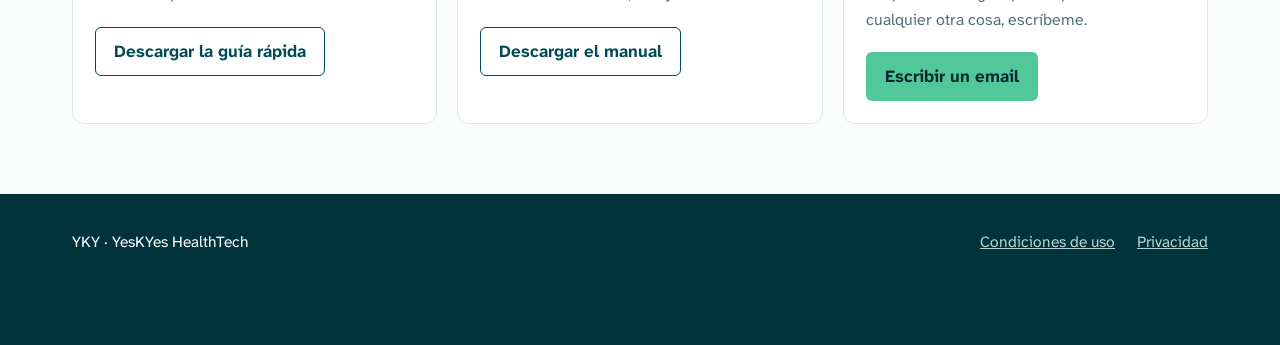
==== commit bda28e79: "Contacto: yky@nutriku.com" ====
--- a/empezar/index.html
+++ b/empezar/index.html
@@ -99,7 +99,7 @@
     <section class="bloque">
       <h3>¿Te ayudo?</h3>
       <p>Dentro de YKY, pulsa <strong>Ayuda</strong> y pregunta con tus palabras: te guía paso a paso. Para cualquier otra cosa, escríbeme.</p>
-      <a class="boton menta" href="mailto:rociogomeznutricion@gmail.com">Escribir un email</a>
+      <a class="boton menta" href="mailto:yky@nutriku.com">Escribir un email</a>
     </section>
   </div>
 </main>
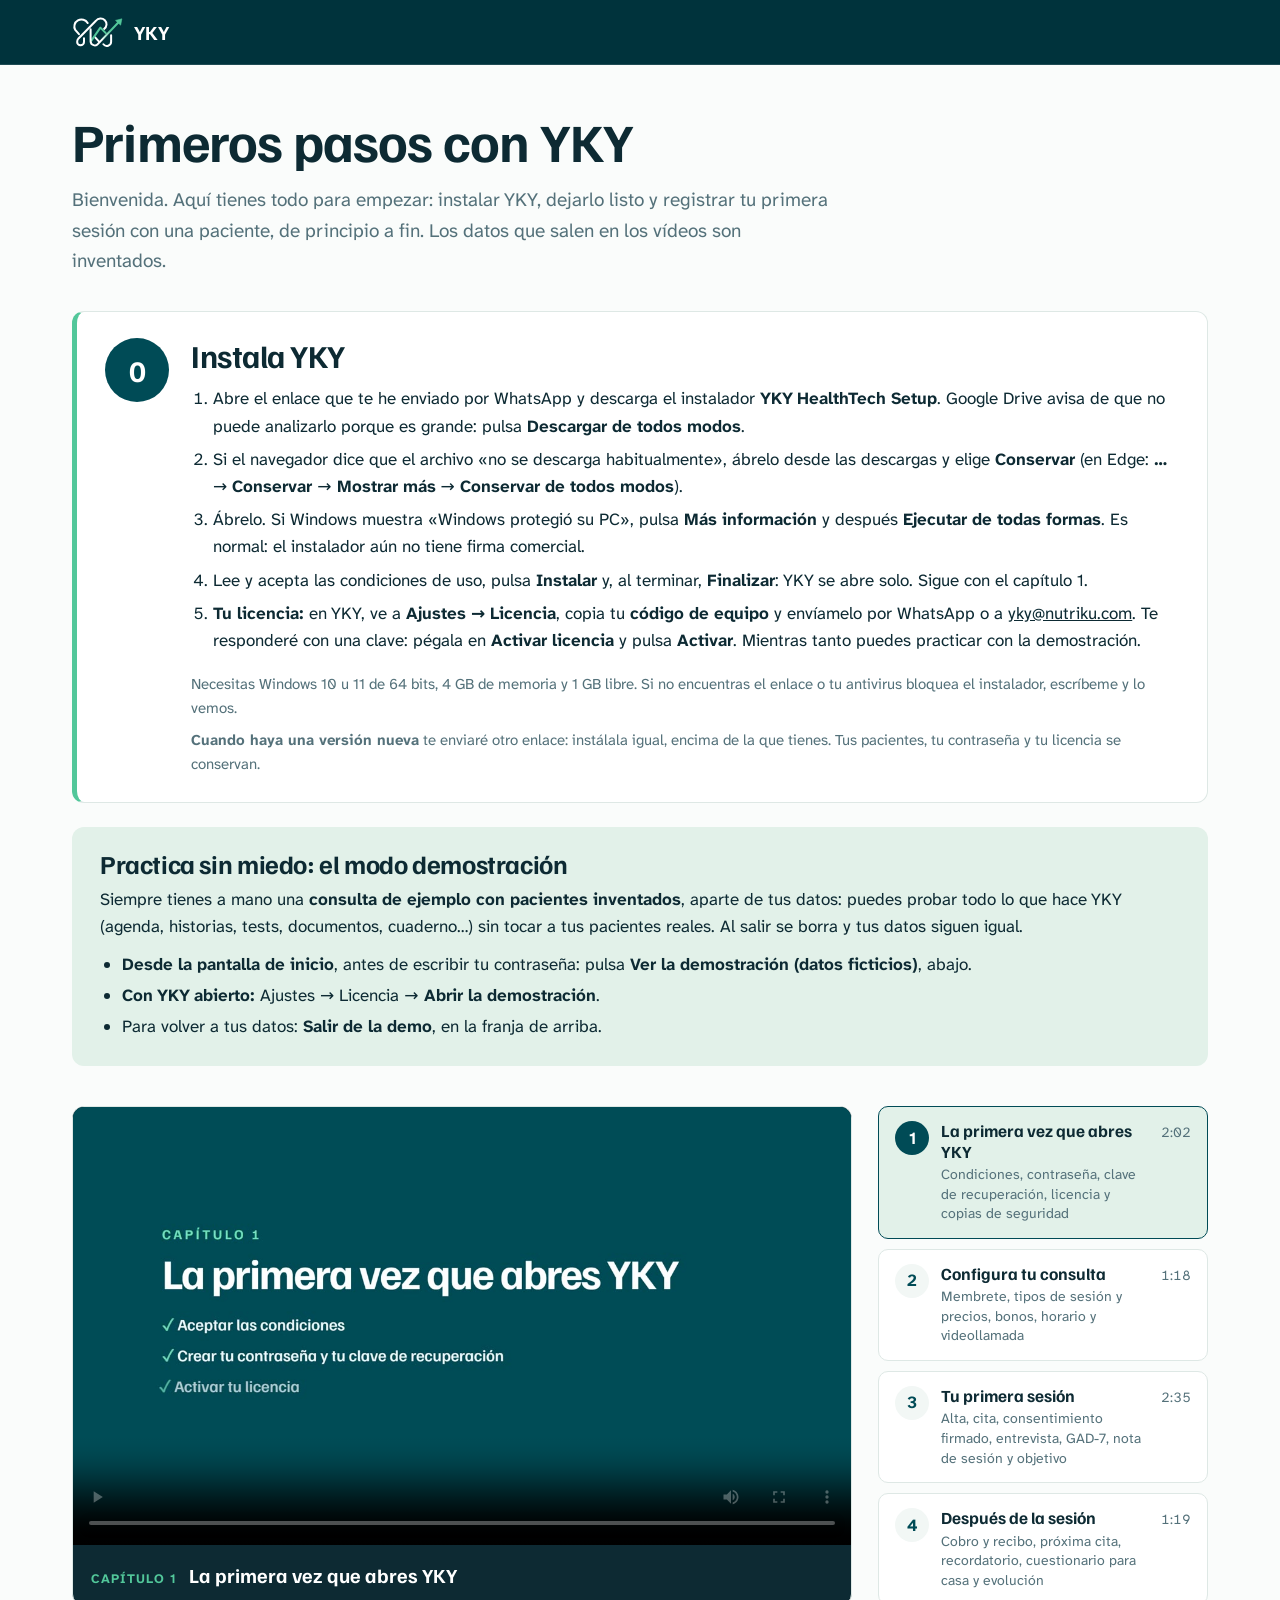
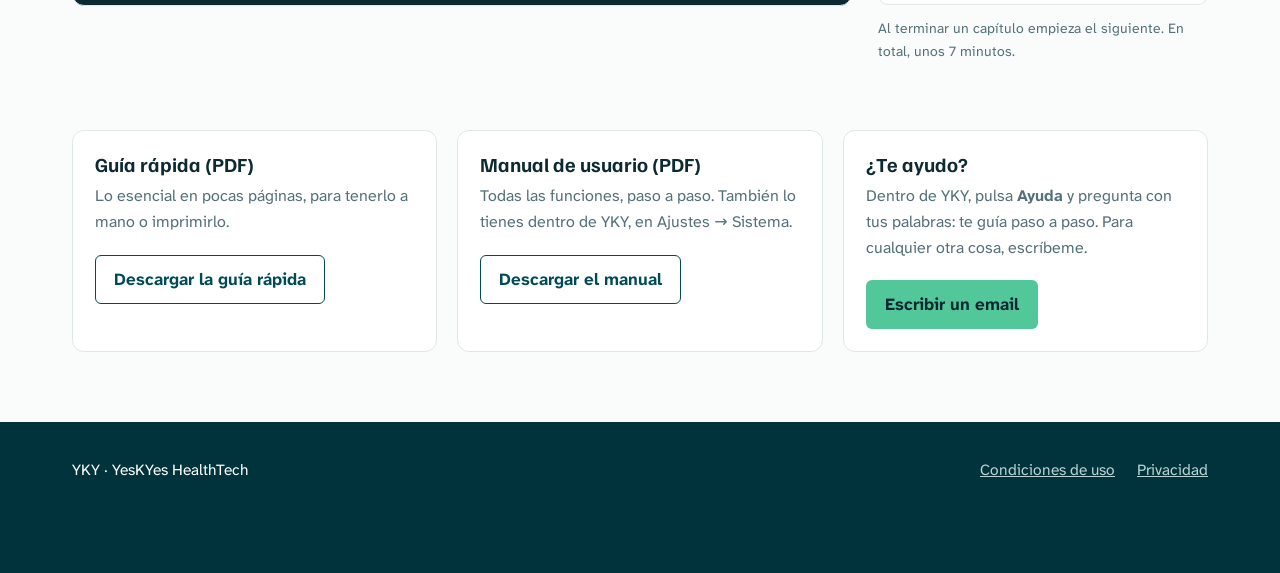
==== commit 5e37ffbe: "Empezar: avisos de descarga de Drive y del navegador, licencia paso a paso, antivirus, actualizar y " ====
--- a/empezar/index.html
+++ b/empezar/index.html
@@ -49,11 +49,14 @@
     <div>
       <h2 id="paso0">Instala YKY</h2>
       <ol>
-        <li>Abre el enlace que te he enviado por WhatsApp, descarga el instalador <strong>YKY HealthTech Setup</strong> y ábrelo.</li>
-        <li>Si Windows muestra «Windows protegió su PC», pulsa <strong>Más información</strong> y después <strong>Ejecutar de todas formas</strong>. Es normal: el instalador aún no tiene firma comercial.</li>
+        <li>Abre el enlace que te he enviado por WhatsApp y descarga el instalador <strong>YKY HealthTech Setup</strong>. Google Drive avisa de que no puede analizarlo porque es grande: pulsa <strong>Descargar de todos modos</strong>.</li>
+        <li>Si el navegador dice que el archivo «no se descarga habitualmente», ábrelo desde las descargas y elige <strong>Conservar</strong> (en Edge: <strong>…</strong> → <strong>Conservar</strong> → <strong>Mostrar más</strong> → <strong>Conservar de todos modos</strong>).</li>
+        <li>Ábrelo. Si Windows muestra «Windows protegió su PC», pulsa <strong>Más información</strong> y después <strong>Ejecutar de todas formas</strong>. Es normal: el instalador aún no tiene firma comercial.</li>
         <li>Lee y acepta las condiciones de uso, pulsa <strong>Instalar</strong> y, al terminar, <strong>Finalizar</strong>: YKY se abre solo. Sigue con el capítulo 1.</li>
+        <li><strong>Tu licencia:</strong> en YKY, ve a <strong>Ajustes → Licencia</strong>, copia tu <strong>código de equipo</strong> y envíamelo por WhatsApp o a <a href="mailto:yky@nutriku.com">yky@nutriku.com</a>. Te responderé con una clave: pégala en <strong>Activar licencia</strong> y pulsa <strong>Activar</strong>. Mientras tanto puedes practicar con la demostración.</li>
       </ol>
-      <p class="paso0-nota">Necesitas Windows 10 u 11. Si no encuentras el enlace, escríbeme y te lo vuelvo a enviar.</p>
+      <p class="paso0-nota">Necesitas Windows 10 u 11 de 64 bits, 4 GB de memoria y 1 GB libre. Si no encuentras el enlace o tu antivirus bloquea el instalador, escríbeme y lo vemos.</p>
+      <p class="paso0-nota" style="margin-top:8px"><strong>Cuando haya una versión nueva</strong> te enviaré otro enlace: instálala igual, encima de la que tienes. Tus pacientes, tu contraseña y tu licencia se conservan.</p>
     </div>
   </section>
 
--- a/estilo.css
+++ b/estilo.css
@@ -142,4 +142,21 @@
   .taller, .garantias, .hechos, .hechos.una, .lados { grid-template-columns: minmax(0, 1fr); } .movil { max-width: 320px; margin: 0 auto; width: 100%; } .mesa-izq, .mesa-der, .lado { padding: 22px 20px; } .nube { border-right: 0; border-bottom: 1px solid rgba(255, 255, 255, .25); } .com { grid-template-columns: 24px minmax(0, 1fr) 62px; } .com .barr { grid-column: 2 / -1; grid-row: 2; } .com .cambio { margin: 0; } .lado { min-height: 0; } .doble { padding-right: 40px; } .carta p { margin-right: 0; } .carta .resp { margin-left: 0; } form#formDemo { padding: 22px 20px; } footer .ancho { grid-template-columns: 1fr; }
   .fijo { display: block; position: fixed; left: 16px; right: 16px; bottom: max(14px, env(safe-area-inset-bottom)); text-align: center; z-index: 40; padding: 13px; transition: transform .25s; } .fijo.fuera { transform: translateY(90px); }
 }
+/* Páginas de guía (SEO) e Instagram */
+.gratis { display: inline-block; background: var(--salvia); color: #08382f; border-radius: 999px; padding: 3px 12px; font-weight: 700; font-size: 15px; margin-right: 8px; }
+.cabecera { padding: clamp(48px, 7vw, 84px) 0; } .cabecera h1 { max-width: 24ch; } .cabecera .nota { color: var(--niebla); margin: 18px 0 0; }
+.migas { font-size: 15px; color: var(--niebla); margin: 0 0 18px; } .migas a { color: var(--niebla); } .migas a:hover { color: #fff; }
+.guia .dia { padding: clamp(52px, 6vw, 80px) 0; }
+.texto { max-width: 720px; } .texto h2 { margin-bottom: 18px; } .texto h3 { margin: 26px 0 8px; } .texto ul, .texto ol { padding-left: 1.25em; margin: 0 0 1em; } .texto li { margin-bottom: 8px; }
+.partido .texto { max-width: none; }
+.aparte { background: var(--claro); border-left: 3px solid var(--teal); padding: 16px 20px; border-radius: 0 8px 8px 0; margin: 22px 0; } .aparte p:last-child { margin: 0; }
+.guias { list-style: none; padding: 0; margin: 30px 0 0; display: grid; grid-template-columns: repeat(3, minmax(0, 1fr)); gap: 18px; }
+.guias a { display: block; height: 100%; border: 1px solid var(--linea); border-radius: 8px; padding: 18px 20px; text-decoration: none; background: #fff; transition: border-color .18s; } .guias a:hover { border-color: var(--teal); }
+.guias b { display: block; font: 700 19px/1.25 Familjen, sans-serif; margin-bottom: 6px; } .guias span { color: #35545d; font-size: 16px; line-height: 1.45; }
+.insta { display: grid; grid-template-columns: minmax(0, 1.2fr) minmax(0, 1fr); gap: 40px; align-items: center; } .insta p { color: #e3f0ee; font-size: 19px; max-width: 32em; } .insta .nota { font-size: 15px; color: #c4dddb; }
+.insta .acciones { justify-content: flex-start; } .insta h2 { margin-bottom: 16px; }
+.marco.estrecha { max-width: 300px; justify-self: center; border: 7px solid var(--tinta); border-radius: 20px; }
+@media (max-width: 1000px) { .guias { grid-template-columns: 1fr 1fr; } .insta { grid-template-columns: minmax(0, 1fr); gap: 20px; } }
+@media (max-width: 640px) { .guias { grid-template-columns: minmax(0, 1fr); } }
+
 @media (prefers-reduced-motion: reduce) { *, *::before, *::after { transition: none !important; } html { scroll-behavior: auto; } }
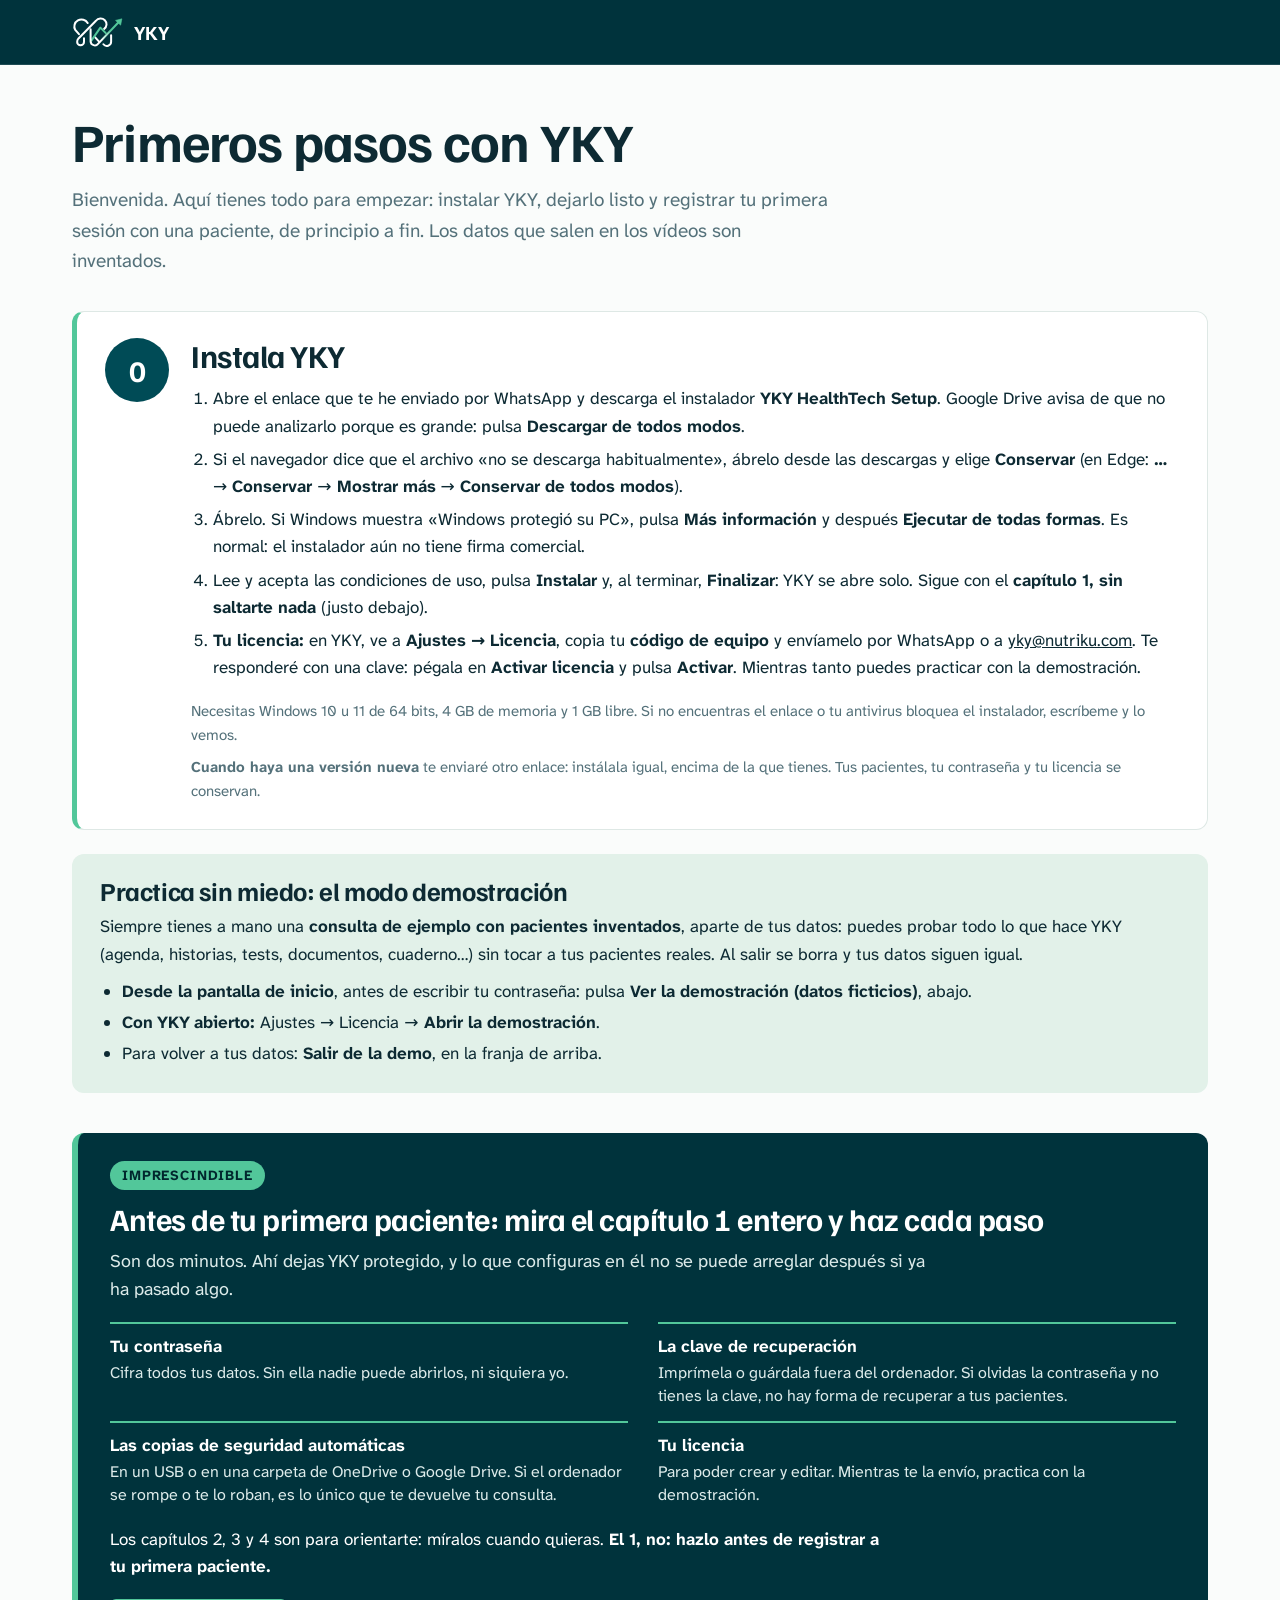
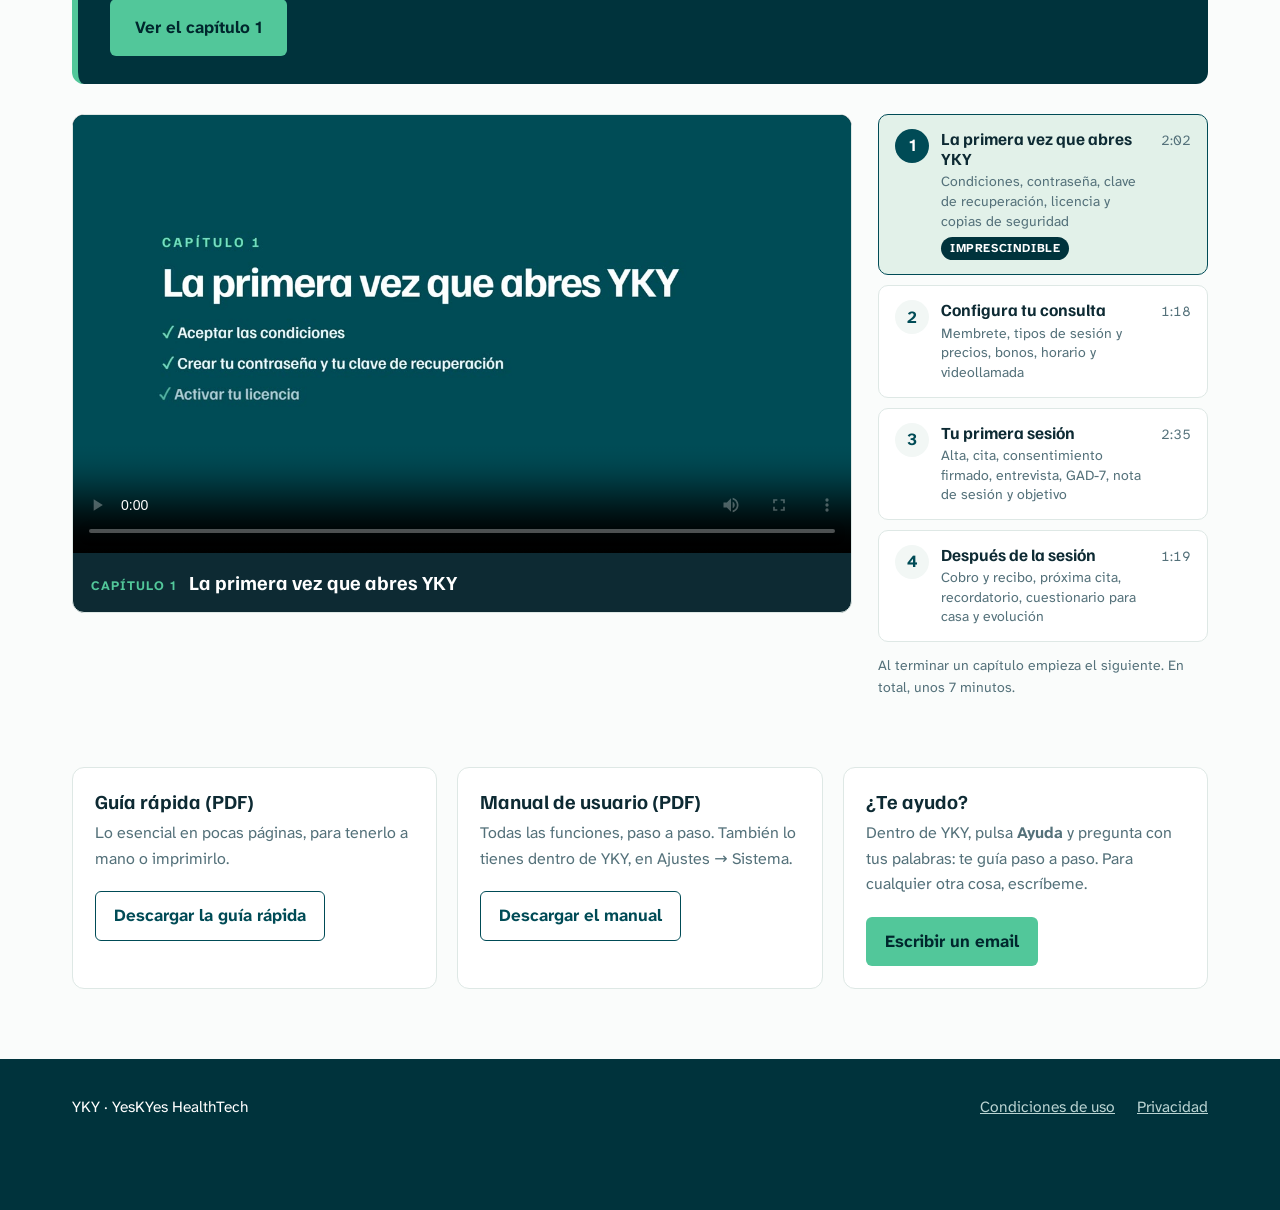
==== commit 7eccf06c: "Empezar: capítulo 1 imprescindible (contraseña, clave de recuperación, copias y licencia)" ====
--- a/empezar/index.html
+++ b/empezar/index.html
@@ -36,7 +36,16 @@
   .practica p { margin-bottom: 10px; }
   .practica ul { margin: 0; padding-left: 22px; }
   .practica li { margin-bottom: 4px; }
-  @media (max-width: 640px) { .paso0 { grid-template-columns: 1fr; } }
+  .crucial { background: var(--noche); color: #fff; border-radius: 12px; border-left: 6px solid var(--menta); padding: 28px 32px; margin: 0 0 30px; }
+  .crucial .marca-aviso { display: inline-block; background: var(--menta); color: #00272d; font-weight: 700; font-size: 14px; letter-spacing: .06em; text-transform: uppercase; border-radius: 999px; padding: 3px 12px; margin-bottom: 12px; }
+  .crucial h2 { font-size: clamp(23px, 2.6vw, 31px); margin-bottom: 10px; color: #fff; }
+  .crucial > p { color: #dcebea; font-size: 18px; max-width: 46em; }
+  .crucial ul { list-style: none; padding: 0; margin: 18px 0 20px; display: grid; grid-template-columns: 1fr 1fr; gap: 14px 30px; }
+  .crucial li { border-top: 2px solid var(--menta); padding-top: 10px; color: #dcebea; font-size: 16px; line-height: 1.45; }
+  .crucial li strong { display: block; color: #fff; font-size: 17px; margin-bottom: 2px; }
+  .crucial .cierre { color: #fff; font-size: 17px; margin-bottom: 18px; }
+  .capitulos .imprescindible { display: inline-block; margin-top: 6px; background: var(--noche); color: #fff; font-size: 12px; font-weight: 700; letter-spacing: .05em; text-transform: uppercase; border-radius: 999px; padding: 2px 9px; }
+  @media (max-width: 640px) { .paso0 { grid-template-columns: 1fr; } .crucial { padding: 22px 20px; } .crucial ul { grid-template-columns: 1fr; } }
   @media (max-width: 900px) { .reproductor, .bloques { grid-template-columns: 1fr; } }
 </style></head><body>
 <header class="barra"><div class="ancho"><a class="marca" href="../index.html"><img src="../img/marca-clara.svg" alt="" width="52" height="31"><span>YKY</span></a></div></header>
@@ -52,7 +61,7 @@
         <li>Abre el enlace que te he enviado por WhatsApp y descarga el instalador <strong>YKY HealthTech Setup</strong>. Google Drive avisa de que no puede analizarlo porque es grande: pulsa <strong>Descargar de todos modos</strong>.</li>
         <li>Si el navegador dice que el archivo «no se descarga habitualmente», ábrelo desde las descargas y elige <strong>Conservar</strong> (en Edge: <strong>…</strong> → <strong>Conservar</strong> → <strong>Mostrar más</strong> → <strong>Conservar de todos modos</strong>).</li>
         <li>Ábrelo. Si Windows muestra «Windows protegió su PC», pulsa <strong>Más información</strong> y después <strong>Ejecutar de todas formas</strong>. Es normal: el instalador aún no tiene firma comercial.</li>
-        <li>Lee y acepta las condiciones de uso, pulsa <strong>Instalar</strong> y, al terminar, <strong>Finalizar</strong>: YKY se abre solo. Sigue con el capítulo 1.</li>
+        <li>Lee y acepta las condiciones de uso, pulsa <strong>Instalar</strong> y, al terminar, <strong>Finalizar</strong>: YKY se abre solo. Sigue con el <strong>capítulo 1, sin saltarte nada</strong> (justo debajo).</li>
         <li><strong>Tu licencia:</strong> en YKY, ve a <strong>Ajustes → Licencia</strong>, copia tu <strong>código de equipo</strong> y envíamelo por WhatsApp o a <a href="mailto:yky@nutriku.com">yky@nutriku.com</a>. Te responderé con una clave: pégala en <strong>Activar licencia</strong> y pulsa <strong>Activar</strong>. Mientras tanto puedes practicar con la demostración.</li>
       </ol>
       <p class="paso0-nota">Necesitas Windows 10 u 11 de 64 bits, 4 GB de memoria y 1 GB libre. Si no encuentras el enlace o tu antivirus bloquea el instalador, escríbeme y lo vemos.</p>
@@ -70,6 +79,20 @@
     </ul>
   </aside>
 
+  <section class="crucial" aria-labelledby="crucial-titulo">
+    <span class="marca-aviso">Imprescindible</span>
+    <h2 id="crucial-titulo">Antes de tu primera paciente: mira el capítulo 1 entero y haz cada paso</h2>
+    <p>Son dos minutos. Ahí dejas YKY protegido, y lo que configuras en él no se puede arreglar después si ya ha pasado algo.</p>
+    <ul>
+      <li><strong>Tu contraseña</strong>Cifra todos tus datos. Sin ella nadie puede abrirlos, ni siquiera yo.</li>
+      <li><strong>La clave de recuperación</strong>Imprímela o guárdala fuera del ordenador. Si olvidas la contraseña y no tienes la clave, no hay forma de recuperar a tus pacientes.</li>
+      <li><strong>Las copias de seguridad automáticas</strong>En un USB o en una carpeta de OneDrive o Google Drive. Si el ordenador se rompe o te lo roban, es lo único que te devuelve tu consulta.</li>
+      <li><strong>Tu licencia</strong>Para poder crear y editar. Mientras te la envío, practica con la demostración.</li>
+    </ul>
+    <p class="cierre">Los capítulos 2, 3 y 4 son para orientarte: míralos cuando quieras. <strong>El 1, no: hazlo antes de registrar a tu primera paciente.</strong></p>
+    <button type="button" class="boton menta grande" id="ver-cap1">Ver el capítulo 1</button>
+  </section>
+
   <div class="reproductor">
     <div class="pantalla">
       <video id="video" controls preload="metadata" playsinline poster="video/capitulo-1.jpg">
@@ -79,7 +102,7 @@
     </div>
     <div>
       <ol class="capitulos" id="capitulos">
-        <li><button type="button" data-n="1" aria-current="true"><span class="num">1</span><span><strong>La primera vez que abres YKY</strong><span class="que">Condiciones, contraseña, clave de recuperación, licencia y copias de seguridad</span></span><span class="dur">2:02</span></button></li>
+        <li><button type="button" data-n="1" aria-current="true"><span class="num">1</span><span><strong>La primera vez que abres YKY</strong><span class="que">Condiciones, contraseña, clave de recuperación, licencia y copias de seguridad</span><span class="imprescindible">Imprescindible</span></span><span class="dur">2:02</span></button></li>
         <li><button type="button" data-n="2"><span class="num">2</span><span><strong>Configura tu consulta</strong><span class="que">Membrete, tipos de sesión y precios, bonos, horario y videollamada</span></span><span class="dur">1:18</span></button></li>
         <li><button type="button" data-n="3"><span class="num">3</span><span><strong>Tu primera sesión</strong><span class="que">Alta, cita, consentimiento firmado, entrevista, GAD-7, nota de sesión y objetivo</span></span><span class="dur">2:35</span></button></li>
         <li><button type="button" data-n="4"><span class="num">4</span><span><strong>Después de la sesión</strong><span class="que">Cobro y recibo, próxima cita, recordatorio, cuestionario para casa y evolución</span></span><span class="dur">1:19</span></button></li>
@@ -125,6 +148,10 @@
     if (reproducir) video.play().catch(() => {});
   }
   botones.forEach((b) => b.addEventListener('click', () => poner(Number(b.dataset.n), true)));
+  document.getElementById('ver-cap1').addEventListener('click', () => {
+    poner(1, true);
+    document.querySelector('.reproductor').scrollIntoView({ behavior: 'smooth', block: 'start' });
+  });
   video.addEventListener('ended', () => { if (actual < botones.length) poner(actual + 1, true); });
 })();
 </script>
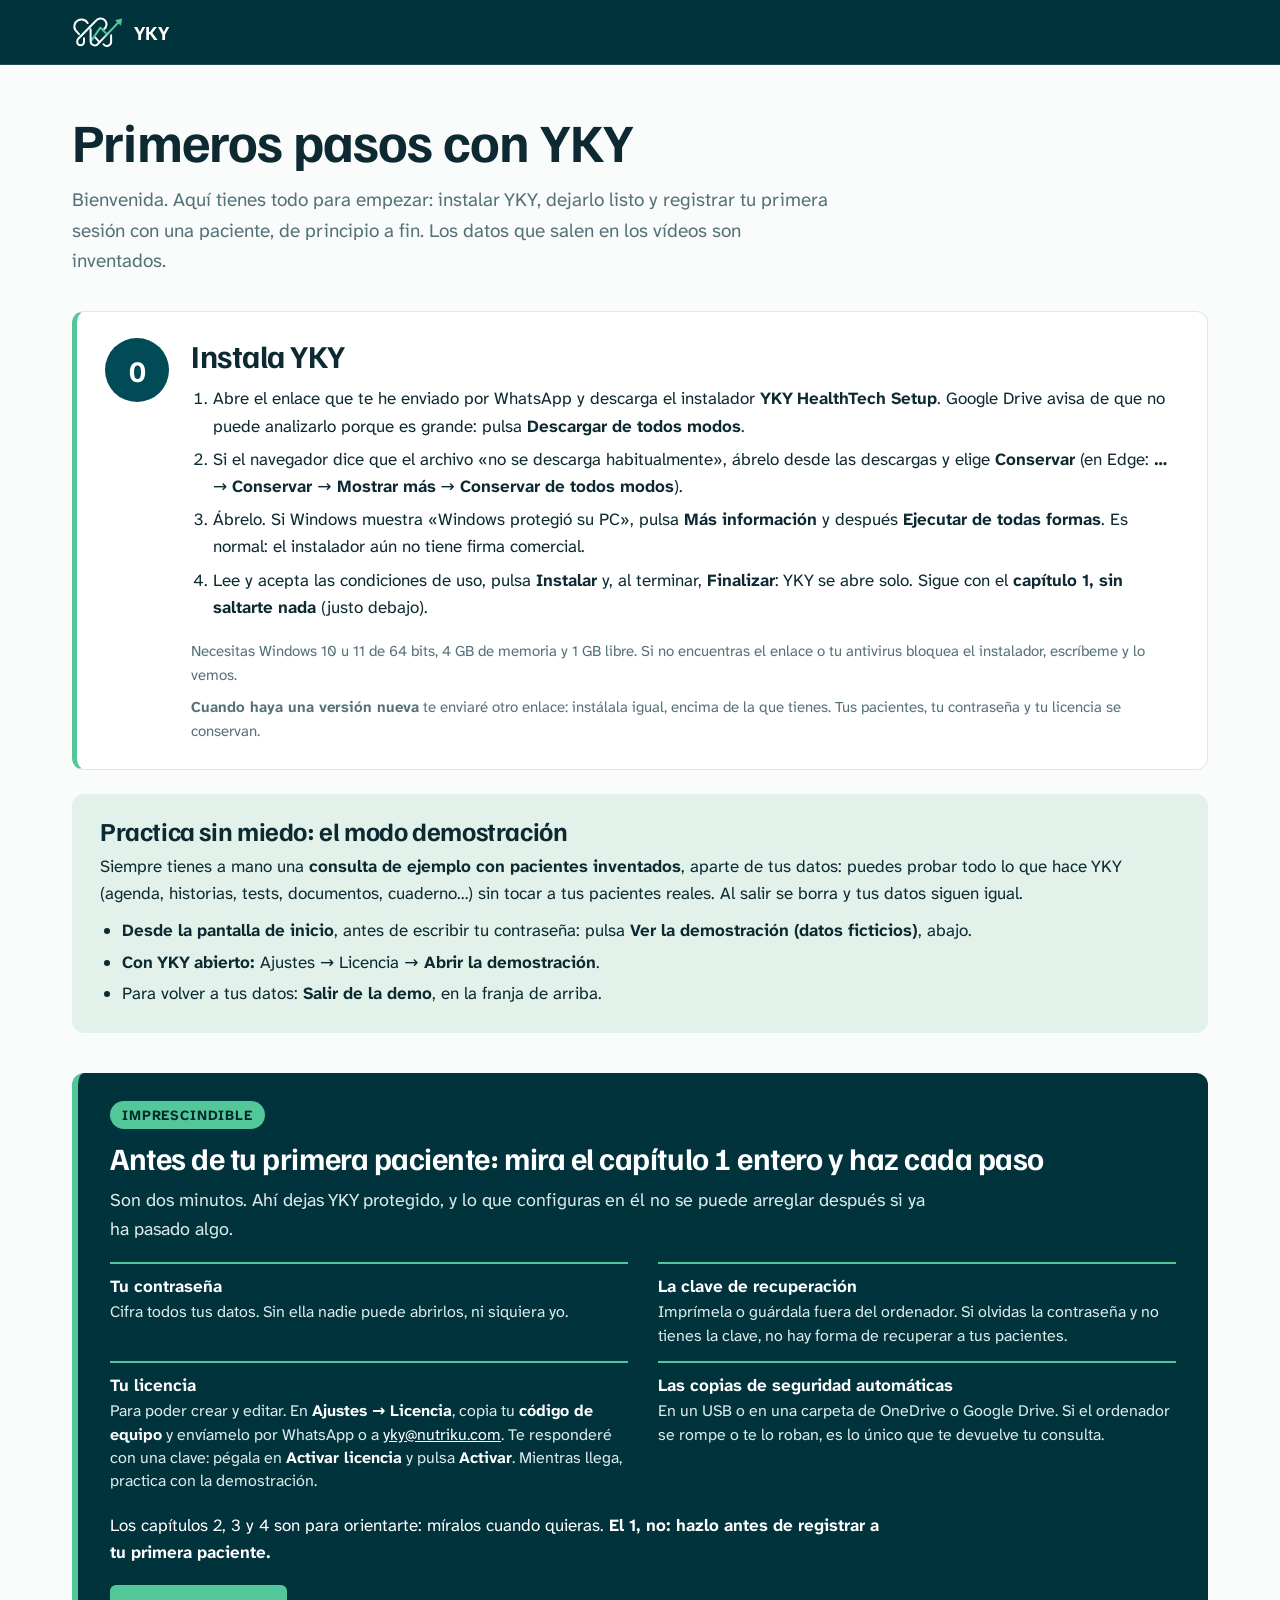
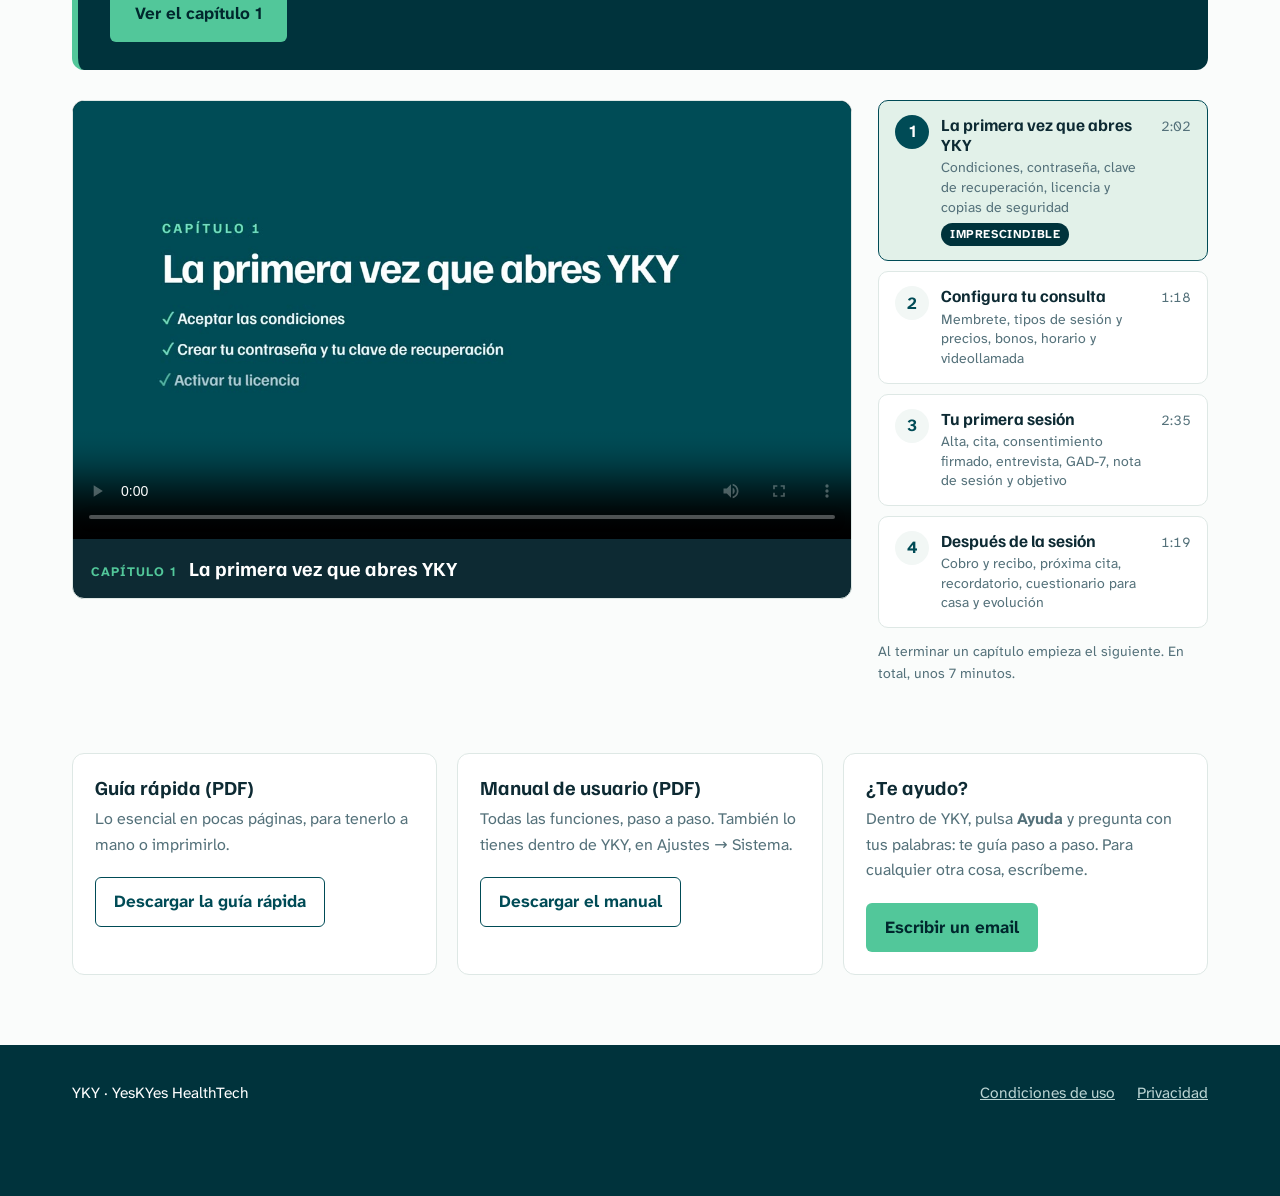
==== commit 3c0a7dba: "Empezar: la licencia pasa al recuadro del capítulo 1, en el orden del vídeo" ====
--- a/empezar/index.html
+++ b/empezar/index.html
@@ -42,7 +42,8 @@
   .crucial > p { color: #dcebea; font-size: 18px; max-width: 46em; }
   .crucial ul { list-style: none; padding: 0; margin: 18px 0 20px; display: grid; grid-template-columns: 1fr 1fr; gap: 14px 30px; }
   .crucial li { border-top: 2px solid var(--menta); padding-top: 10px; color: #dcebea; font-size: 16px; line-height: 1.45; }
-  .crucial li strong { display: block; color: #fff; font-size: 17px; margin-bottom: 2px; }
+  .crucial li > strong:first-child { display: block; color: #fff; font-size: 17px; margin-bottom: 2px; }
+  .crucial li strong { color: #fff; }
   .crucial .cierre { color: #fff; font-size: 17px; margin-bottom: 18px; }
   .capitulos .imprescindible { display: inline-block; margin-top: 6px; background: var(--noche); color: #fff; font-size: 12px; font-weight: 700; letter-spacing: .05em; text-transform: uppercase; border-radius: 999px; padding: 2px 9px; }
   @media (max-width: 640px) { .paso0 { grid-template-columns: 1fr; } .crucial { padding: 22px 20px; } .crucial ul { grid-template-columns: 1fr; } }
@@ -62,7 +63,6 @@
         <li>Si el navegador dice que el archivo «no se descarga habitualmente», ábrelo desde las descargas y elige <strong>Conservar</strong> (en Edge: <strong>…</strong> → <strong>Conservar</strong> → <strong>Mostrar más</strong> → <strong>Conservar de todos modos</strong>).</li>
         <li>Ábrelo. Si Windows muestra «Windows protegió su PC», pulsa <strong>Más información</strong> y después <strong>Ejecutar de todas formas</strong>. Es normal: el instalador aún no tiene firma comercial.</li>
         <li>Lee y acepta las condiciones de uso, pulsa <strong>Instalar</strong> y, al terminar, <strong>Finalizar</strong>: YKY se abre solo. Sigue con el <strong>capítulo 1, sin saltarte nada</strong> (justo debajo).</li>
-        <li><strong>Tu licencia:</strong> en YKY, ve a <strong>Ajustes → Licencia</strong>, copia tu <strong>código de equipo</strong> y envíamelo por WhatsApp o a <a href="mailto:yky@nutriku.com">yky@nutriku.com</a>. Te responderé con una clave: pégala en <strong>Activar licencia</strong> y pulsa <strong>Activar</strong>. Mientras tanto puedes practicar con la demostración.</li>
       </ol>
       <p class="paso0-nota">Necesitas Windows 10 u 11 de 64 bits, 4 GB de memoria y 1 GB libre. Si no encuentras el enlace o tu antivirus bloquea el instalador, escríbeme y lo vemos.</p>
       <p class="paso0-nota" style="margin-top:8px"><strong>Cuando haya una versión nueva</strong> te enviaré otro enlace: instálala igual, encima de la que tienes. Tus pacientes, tu contraseña y tu licencia se conservan.</p>
@@ -86,8 +86,8 @@
     <ul>
       <li><strong>Tu contraseña</strong>Cifra todos tus datos. Sin ella nadie puede abrirlos, ni siquiera yo.</li>
       <li><strong>La clave de recuperación</strong>Imprímela o guárdala fuera del ordenador. Si olvidas la contraseña y no tienes la clave, no hay forma de recuperar a tus pacientes.</li>
+      <li><strong>Tu licencia</strong>Para poder crear y editar. En <strong>Ajustes → Licencia</strong>, copia tu <strong>código de equipo</strong> y envíamelo por WhatsApp o a <a href="mailto:yky@nutriku.com" style="color:#fff">yky@nutriku.com</a>. Te responderé con una clave: pégala en <strong>Activar licencia</strong> y pulsa <strong>Activar</strong>. Mientras llega, practica con la demostración.</li>
       <li><strong>Las copias de seguridad automáticas</strong>En un USB o en una carpeta de OneDrive o Google Drive. Si el ordenador se rompe o te lo roban, es lo único que te devuelve tu consulta.</li>
-      <li><strong>Tu licencia</strong>Para poder crear y editar. Mientras te la envío, practica con la demostración.</li>
     </ul>
     <p class="cierre">Los capítulos 2, 3 y 4 son para orientarte: míralos cuando quieras. <strong>El 1, no: hazlo antes de registrar a tu primera paciente.</strong></p>
     <button type="button" class="boton menta grande" id="ver-cap1">Ver el capítulo 1</button>
